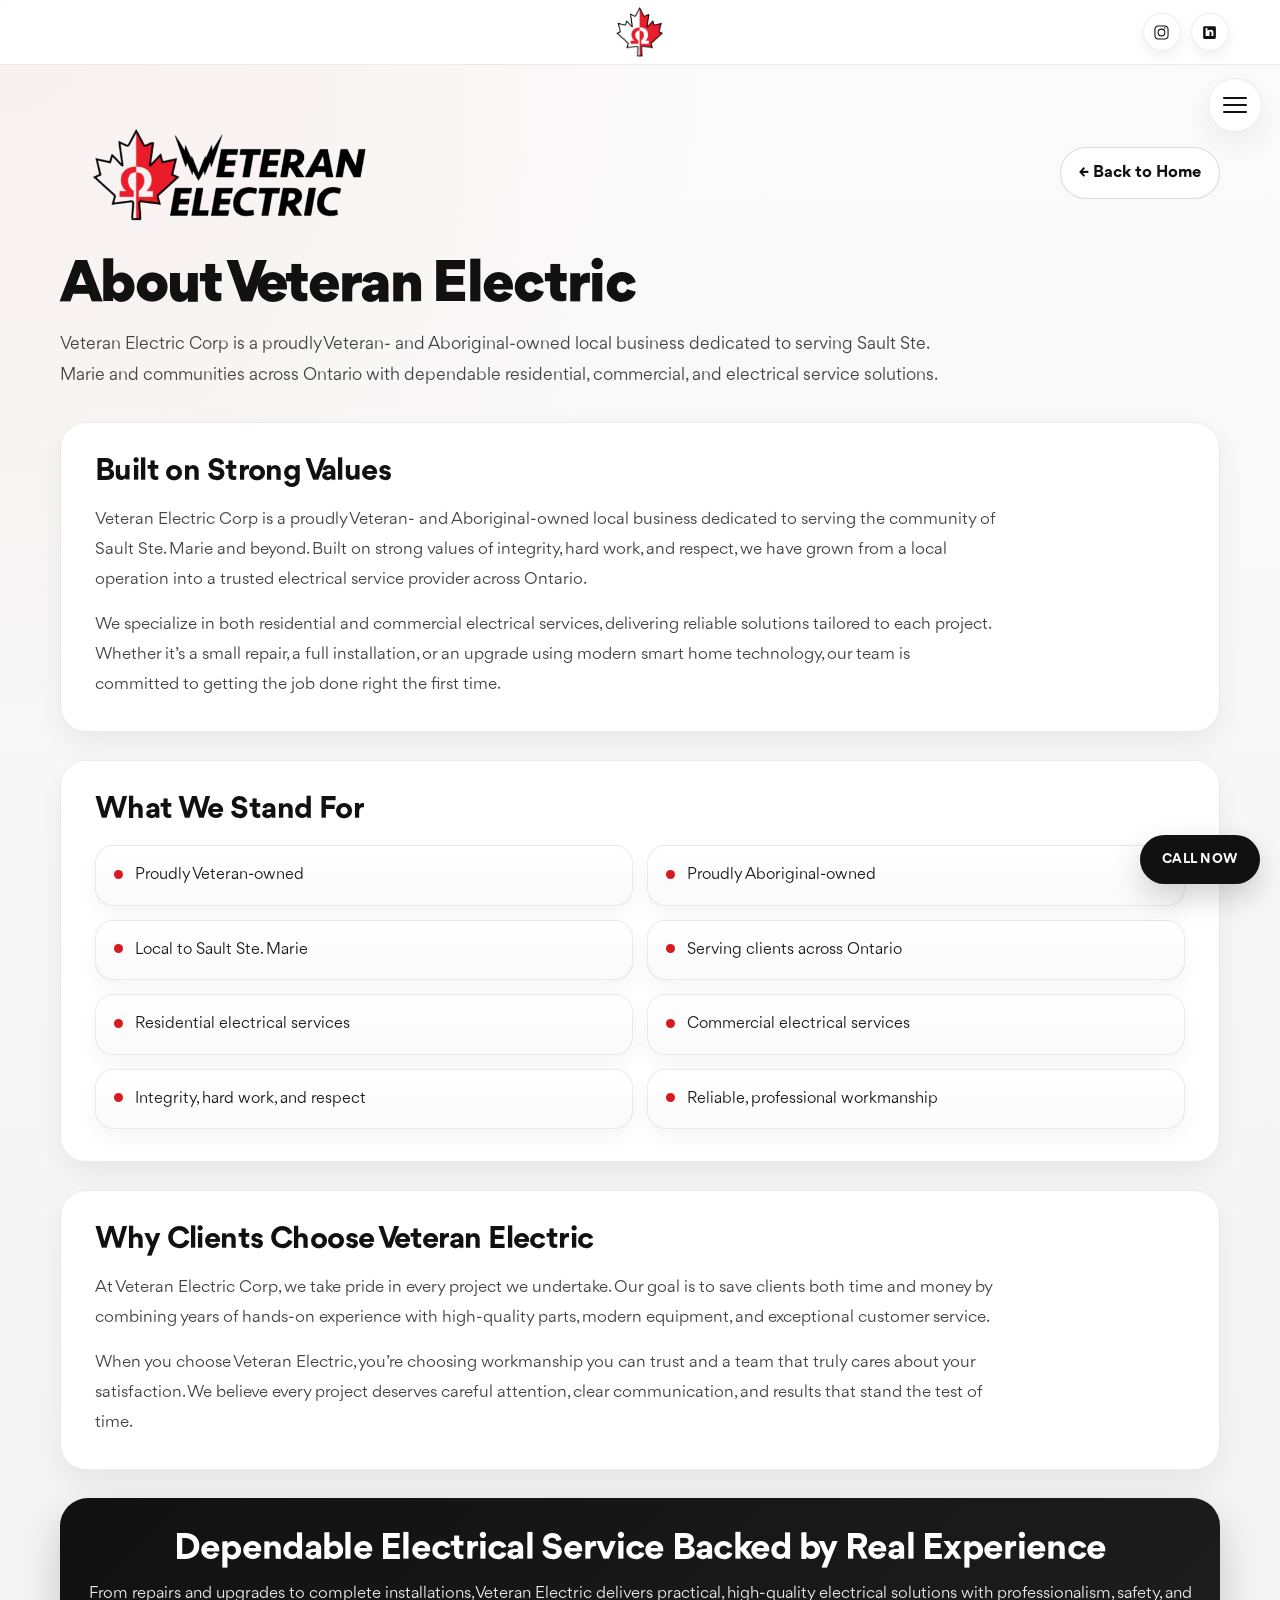
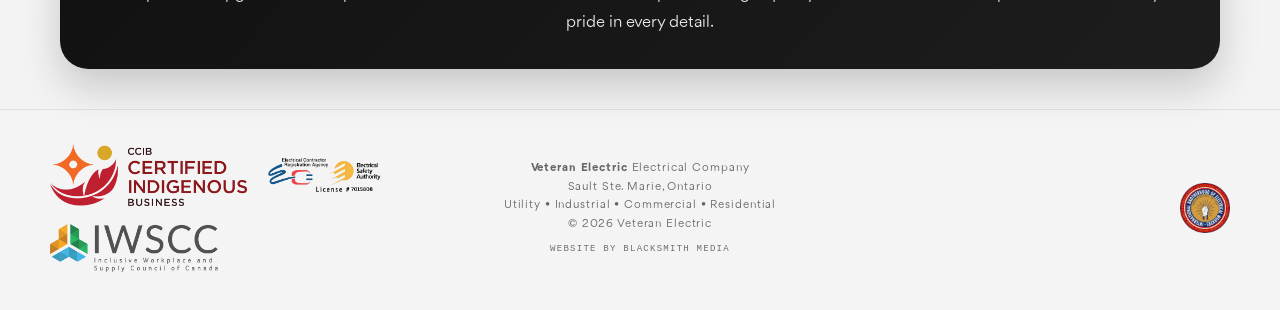
==== about/index.html @ 8e6410a0 "Improve site stability and asset performance" ====
<!DOCTYPE html>
<html lang="en">
<head>
  <meta charset="UTF-8" />
  <meta name="viewport" content="width=device-width, initial-scale=1.0" />
  <title>About | Veteran Electric</title>
  <meta
    name="description"
    content="Learn more about Veteran Electric Corp, a proudly Veteran- and Aboriginal-owned electrical contractor serving Sault Ste. Marie and communities across Ontario."
  />
  <meta name="robots" content="index, follow" />
  <meta name="theme-color" content="#d71920" />
  <link rel="canonical" href="https://veteranelectric.ca/about/" />
  <meta property="og:title" content="About | Veteran Electric" />
  <meta
    property="og:description"
    content="Learn more about Veteran Electric Corp, a proudly Veteran- and Aboriginal-owned electrical contractor serving Sault Ste. Marie and communities across Ontario."
  />
  <meta property="og:type" content="website" />
  <meta property="og:url" content="https://veteranelectric.ca/about/" />
  <meta property="og:image" content="https://veteranelectric.ca/veteranlogo.png" />
  <link rel="stylesheet" href="../styles.css?v=20260420" />
  <link rel="icon" type="image/png" href="../favicon.png" />
  <link rel="apple-touch-icon" href="../favicon.png" />
</head>
<body class="inner-page">
  <a class="skip-link" href="#main-content">Skip to content</a>

  <div class="page-loader" aria-hidden="true">
    <div class="loader-mark"></div>
  </div>

  <!-- TOP BANNER -->
  <header class="top-banner">
    <div class="banner-inner">
      <div></div>

      <a href="../" class="banner-logo-link">
        <img
          src="../veteranlogo2.png"
          alt="Veteran Electric emblem"
          class="banner-logo"
          width="400"
          height="400"
          decoding="async"
        />
      </a>

      <div class="top-social">
        <!-- Instagram -->
        <a href="https://www.instagram.com/veteranelectric2022" target="_blank" rel="noopener" aria-label="Instagram">
          <svg viewBox="0 0 24 24" aria-hidden="true">
            <path d="M7.75 2h8.5A5.75 5.75 0 0 1 22 7.75v8.5A5.75 5.75 0 0 1 16.25 22h-8.5A5.75 5.75 0 0 1 2 16.25v-8.5A5.75 5.75 0 0 1 7.75 2zm0 1.5A4.25 4.25 0 0 0 3.5 7.75v8.5A4.25 4.25 0 0 0 7.75 20.5h8.5a4.25 4.25 0 0 0 4.25-4.25v-8.5A4.25 4.25 0 0 0 16.25 3.5h-8.5zm8.88 1.12a1.13 1.13 0 1 1 0 2.26 1.13 1.13 0 0 1 0-2.26zM12 6.5A5.5 5.5 0 1 1 6.5 12 5.5 5.5 0 0 1 12 6.5zm0 1.5A4 4 0 1 0 16 12a4 4 0 0 0-4-4z"/>
          </svg>
        </a>

        <!-- LinkedIn -->
        <a href="https://www.linkedin.com/company/veteran-electric-corp" target="_blank" rel="noopener" aria-label="LinkedIn">
          <svg viewBox="0 0 24 24" aria-hidden="true">
            <path d="M19 3A2 2 0 0 1 21 5v14a2 2 0 0 1-2 2H5a2 2 0 0 1-2-2V5a2 2 0 0 1 2-2h14zm-9.75 6.25H6.5V17h2.75V9.25zM7.88 5.75a1.63 1.63 0 1 0 0 3.25 1.63 1.63 0 0 0 0-3.25zM17.5 11.9c0-2.47-1.32-3.62-3.08-3.62-1.42 0-2.06.78-2.4 1.33v-1.14H9.25c.03.72 0 8.53 0 8.53H12v-4.76c0-.25.02-.51.09-.69.2-.51.66-1.03 1.36-1.03.96 0 1.34.76 1.34 1.88V17h2.71v-5.1z"/>
          </svg>
        </a>
      </div>
    </div>
  </header>

  <header class="site-header">
    <button
      class="menu-toggle"
      type="button"
      aria-label="Open navigation menu"
      aria-expanded="false"
      aria-controls="site-menu"
    >
      <span></span>
      <span></span>
      <span></span>
    </button>

    <nav class="site-menu" id="site-menu" aria-label="Main navigation">
      <a href="../">Home</a>
      <a href="../electrical/">Electrical</a>
      <a href="../utility/">Utility</a>
      <a href="../about/">About</a>
      <a href="../careers/">Careers</a>
      <a href="../contact/">Contact</a>
    </nav>
  </header>

  <main class="inner-wrap" id="main-content">
    <div class="topbar fade-in">
      <a href="../" class="brand-lockup">
        <img
          src="../veteranlogo.png"
          alt="Veteran Electric logo"
          width="1200"
          height="365"
          decoding="async"
        />
      </a>
      <a href="../" class="back-link">← Back to Home</a>
    </div>

    <section class="page-intro fade-in">
      <h1>About Veteran Electric</h1>
      <p>
        Veteran Electric Corp is a proudly Veteran- and Aboriginal-owned local business dedicated to
        serving Sault Ste. Marie and communities across Ontario with dependable residential,
        commercial, and electrical service solutions.
      </p>
    </section>

    <section class="section-block fade-in">
      <h2>Built on Strong Values</h2>
      <p>
        Veteran Electric Corp is a proudly Veteran- and Aboriginal-owned local business dedicated to
        serving the community of Sault Ste. Marie and beyond. Built on strong values of integrity,
        hard work, and respect, we have grown from a local operation into a trusted electrical
        service provider across Ontario.
      </p>
      <p>
        We specialize in both residential and commercial electrical services, delivering reliable
        solutions tailored to each project. Whether it’s a small repair, a full installation, or an
        upgrade using modern smart home technology, our team is committed to getting the job done
        right the first time.
      </p>
    </section>

    <section class="section-block fade-in">
      <h2>What We Stand For</h2>
      <div class="feature-list">
        <div>Proudly Veteran-owned</div>
        <div>Proudly Aboriginal-owned</div>
        <div>Local to Sault Ste. Marie</div>
        <div>Serving clients across Ontario</div>
        <div>Residential electrical services</div>
        <div>Commercial electrical services</div>
        <div>Integrity, hard work, and respect</div>
        <div>Reliable, professional workmanship</div>
      </div>
    </section>

    <section class="section-block fade-in">
      <h2>Why Clients Choose Veteran Electric</h2>
      <p>
        At Veteran Electric Corp, we take pride in every project we undertake. Our goal is to save
        clients both time and money by combining years of hands-on experience with high-quality
        parts, modern equipment, and exceptional customer service.
      </p>
      <p>
        When you choose Veteran Electric, you’re choosing workmanship you can trust and a team that
        truly cares about your satisfaction. We believe every project deserves careful attention,
        clear communication, and results that stand the test of time.
      </p>
    </section>

    <section class="cta-strip fade-in">
      <h2>Dependable Electrical Service Backed by Real Experience</h2>
      <p>
        From repairs and upgrades to complete installations, Veteran Electric delivers practical,
        high-quality electrical solutions with professionalism, safety, and pride in every detail.
      </p>
    </section>
  </main>

  <footer class="site-footer">
  <div class="footer-inner">
    <div class="footer-row">
      <div class="footer-left">
        <img
          src="../ccib.png"
          alt="Canadian Council for Indigenous Business logo"
          loading="lazy"
          decoding="async"
        />
        <img
          src="../ESA.png"
          alt="Electrical Safety Authority logo"
          loading="lazy"
          decoding="async"
        />
        <img
          src="../iwscc.png"
          alt="Inclusive Workplace and Supply Council of Canada logo"
          loading="lazy"
          decoding="async"
        />
      </div>

      <div class="footer-center">
        <strong>Veteran Electric</strong>
        Electrical Company<br>
        Sault Ste. Marie, Ontario<br>
        Utility • Industrial • Commercial • Residential<br>
        © 2026 Veteran Electric
        <br>
        <a href="https://blacksmithmedia.ca" class="footer-credit">
          WEBSITE BY BLACKSMITH MEDIA
        </a>
      </div>

      <div class="footer-right">
        <img
          src="../bi.png"
          alt="Business association logo"
          loading="lazy"
          decoding="async"
        />
      </div>
    </div>
  </div>
</footer>

  <a class="floating-call" href="tel:17059497845">Call Now</a>

  <script src="../script.js?v=20260420"></script>
</body>
</html>
---- styles.css ----
@font-face {
  font-family: 'Gordita';
  src: url('./Gordita-Font/Gordita-Regular.otf') format('opentype');
  font-weight: 400;
  font-style: normal;
}

@font-face {
  font-family: 'Gordita';
  src: url('./Gordita-Font/Gordita-Medium.otf') format('opentype');
  font-weight: 500;
  font-style: normal;
}

@font-face {
  font-family: 'Gordita';
  src: url('./Gordita-Font/Gordita-Bold.otf') format('opentype');
  font-weight: 700;
  font-style: normal;
}

@font-face {
  font-family: 'Gordita';
  src: url('./Gordita-Font/Gordita-Black.otf') format('opentype');
  font-weight: 900;
  font-style: normal;
}

@font-face {
  font-family: 'Gordita';
  src: url('./Gordita-Font/Gordita-RegularItalic.otf') format('opentype');
  font-weight: 400;
  font-style: italic;
}

@font-face {
  font-family: 'Gordita';
  src: url('./Gordita-Font/Gordita-MediumItalic.otf') format('opentype');
  font-weight: 500;
  font-style: italic;
}

@font-face {
  font-family: 'Gordita';
  src: url('./Gordita-Font/Gordita-BoldItalic.otf') format('opentype');
  font-weight: 700;
  font-style: italic;
}

@font-face {
  font-family: 'Gordita';
  src: url('./Gordita-Font/Gordita-BlackItalic.otf') format('opentype');
  font-weight: 900;
  font-style: italic;
}

:root {
  --bg: #f3f3f3;
  --bg-soft: #ffffff;
  --surface: #ffffff;
  --surface-alt: #f8f8f8;
  --text: #111111;
  --text-soft: #444444;
  --text-muted: #6a6a6a;
  --red: #d71920;
  --red-dark: #b31218;
  --border: rgba(0, 0, 0, 0.08);
  --border-strong: rgba(0, 0, 0, 0.14);
  --shadow-soft: 0 12px 28px rgba(0, 0, 0, 0.06);
  --shadow: 0 18px 42px rgba(0, 0, 0, 0.1);
  --shadow-strong: 0 24px 56px rgba(0, 0, 0, 0.18);
  --radius: 24px;
  --radius-md: 18px;
  --radius-sm: 14px;
  --content-width: 1160px;
  --banner-height: 64px;
  --header-offset: 64px;
}

* {
  box-sizing: border-box;
  margin: 0;
  padding: 0;
}

html {
  width: 100%;
  min-height: 100%;
  scroll-behavior: smooth;
}

body {
  width: 100%;
  min-height: 100vh;
  font-family: 'Gordita', Arial, Helvetica, sans-serif;
  color: var(--text);
  line-height: 1.58;
  overflow-x: hidden;
  text-rendering: optimizeLegibility;
  -webkit-font-smoothing: antialiased;
  background:
    radial-gradient(circle at top, rgba(215, 25, 32, 0.045), transparent 38%),
    var(--bg);
  display: flex;
  flex-direction: column;
  transition: opacity 0.3s ease;
}

body.page-leave {
  opacity: 0;
}

body.landing-page,
body.inner-page,
body.electrical-page,
body.utility-page {
  min-height: 100vh;
  display: flex;
  flex-direction: column;
}

main,
.landing-shell,
.inner-wrap {
  flex: 1 0 auto;
}

img {
  display: block;
  max-width: 100%;
}

a {
  color: inherit;
  text-decoration: none;
}

a:focus-visible,
button:focus-visible,
input:focus-visible,
select:focus-visible,
textarea:focus-visible {
  outline: 3px solid rgba(215, 25, 32, 0.22);
  outline-offset: 3px;
}

.skip-link {
  position: absolute;
  left: 16px;
  top: -60px;
  background: #111111;
  color: #ffffff;
  padding: 12px 16px;
  border-radius: 999px;
  z-index: 2000;
  transition: top 0.2s ease;
}

.skip-link:focus {
  top: 16px;
}

.page-loader {
  position: fixed;
  inset: 0;
  background: var(--bg);
  display: flex;
  align-items: center;
  justify-content: center;
  z-index: 9999;
  transition: opacity 0.45s ease, visibility 0.45s ease;
}

body.loaded .page-loader {
  opacity: 0;
  visibility: hidden;
}

.loader-mark {
  width: 70px;
  height: 70px;
  border: 3px solid rgba(0, 0, 0, 0.1);
  border-top: 3px solid var(--red);
  border-radius: 50%;
  animation: spin 0.9s linear infinite;
}

@keyframes spin {
  to {
    transform: rotate(360deg);
  }
}

@keyframes fadeUp {
  from {
    opacity: 0;
    transform: translateY(18px);
  }
  to {
    opacity: 1;
    transform: translateY(0);
  }
}

/* =========================================
   TOP BANNER
========================================= */

.top-banner {
  position: fixed;
  top: 0;
  left: 0;
  width: 100%;
  z-index: 1200;
  background: rgba(255, 255, 255, 0.94);
  border-bottom: 1px solid var(--border);
  backdrop-filter: blur(10px);
  -webkit-backdrop-filter: blur(10px);
}

.banner-inner {
  position: relative;
  width: min(92%, 1280px);
  margin: 0 auto;
  min-height: var(--banner-height);
  display: flex;
  align-items: center;
  justify-content: center;
}

.banner-logo {
  position: absolute;
  left: 50%;
  top: 50%;
  transform: translate(-50%, -50%);
  width: auto;
  height: auto;
  max-width: 58px;
  max-height: 52px;
  object-fit: contain;
}

.top-social {
  position: absolute;
  right: 0;
  top: 50%;
  transform: translateY(-50%);
  display: flex;
  align-items: center;
  justify-content: flex-end;
  gap: 10px;
  min-width: 86px;
}

.top-social a {
  width: 38px;
  height: 38px;
  display: inline-flex;
  align-items: center;
  justify-content: center;
  border-radius: 999px;
  background: rgba(255, 255, 255, 0.92);
  border: 1px solid rgba(0, 0, 0, 0.08);
  color: #111111;
  box-shadow: 0 6px 16px rgba(0, 0, 0, 0.06);
  transition: transform 0.2s ease, background 0.2s ease, color 0.2s ease, box-shadow 0.2s ease;
}

.top-social a:hover,
.top-social a:focus-visible {
  transform: translateY(-1px);
  background: var(--red);
  color: #ffffff;
  box-shadow: 0 10px 20px rgba(0, 0, 0, 0.12);
}

.top-social svg {
  width: 17px;
  height: 17px;
  fill: currentColor;
  display: block;
}

/* =========================================
   FLOATING MENU
========================================= */

.site-header {
  position: fixed;
  top: var(--header-offset);
  right: 0;
  width: 100%;
  display: flex;
  justify-content: flex-end;
  align-items: flex-start;
  padding: 14px 18px;
  z-index: 1300;
  pointer-events: none;
}

.menu-toggle,
.site-menu {
  pointer-events: auto;
}

.menu-toggle {
  width: 54px;
  height: 54px;
  border: 1px solid var(--border);
  background: rgba(255, 255, 255, 0.95);
  border-radius: 999px;
  display: flex;
  flex-direction: column;
  justify-content: center;
  gap: 5px;
  padding: 0 14px;
  cursor: pointer;
  backdrop-filter: blur(10px);
  -webkit-backdrop-filter: blur(10px);
  box-shadow: var(--shadow-soft);
}

.menu-toggle span {
  display: block;
  width: 100%;
  height: 2px;
  background: #111111;
  border-radius: 999px;
  transition: all 0.25s ease;
}

.menu-toggle.open span:nth-child(1) {
  transform: translateY(7px) rotate(45deg);
}

.menu-toggle.open span:nth-child(2) {
  opacity: 0;
}

.menu-toggle.open span:nth-child(3) {
  transform: translateY(-7px) rotate(-45deg);
}

.site-menu {
  position: absolute;
  top: 70px;
  right: 18px;
  min-width: 220px;
  background: rgba(255, 255, 255, 0.98);
  border: 1px solid var(--border);
  border-radius: 18px;
  box-shadow: 0 18px 40px rgba(0, 0, 0, 0.12);
  padding: 12px;
  display: none;
  flex-direction: column;
  gap: 4px;
}

.site-menu.open {
  display: flex;
}

.site-menu a {
  color: #111111;
  font-weight: 500;
  padding: 14px;
  border-radius: 12px;
  transition: background 0.2s ease, color 0.2s ease;
}

.site-menu a:hover,
.site-menu a:focus-visible {
  background: #f3f3f3;
  color: var(--red);
}

/* =========================================
   LANDING PAGE
========================================= */

body.landing-page {
  background: url('mainbackground.jpg') center/cover no-repeat fixed;
}

body.landing-page::before {
  content: "";
  position: fixed;
  inset: 0;
  background: rgba(0, 0, 0, 0.58);
  backdrop-filter: blur(1px);
  -webkit-backdrop-filter: blur(1px);
  z-index: -1;
}

.landing-shell {
  min-height: 0;
  display: flex;
  align-items: flex-start;
  justify-content: center;
  padding: 118px 24px 18px;
}

.hero {
  width: 100%;
  display: flex;
  justify-content: center;
}

.hero-inner {
  width: 100%;
  max-width: 1040px;
  text-align: center;
  animation: fadeUp 0.8s ease;
  background: rgba(255, 255, 255, 0.95);
  border: 1px solid rgba(255, 255, 255, 0.32);
  border-radius: 30px;
  padding: 34px 32px 28px;
  box-shadow: 0 24px 56px rgba(0, 0, 0, 0.22);
}

.eyebrow {
  color: var(--text-muted);
  text-transform: uppercase;
  letter-spacing: 0.14em;
  font-size: 0.8rem;
  margin-bottom: 14px;
}

.hero-logo {
  width: min(430px, 58vw);
  margin: 0 auto 18px;
  height: auto;
}

.hero-text {
  max-width: 760px;
  margin: 0 auto;
  color: var(--text-soft);
  font-size: 1.04rem;
  line-height: 1.65;
  font-weight: 400;
}

.hero-sub {
  max-width: 760px;
  margin: 10px auto 22px;
  color: var(--text-muted);
  font-size: 0.94rem;
  line-height: 1.55;
  font-weight: 400;
}

.division-buttons {
  display: grid;
  grid-template-columns: repeat(2, minmax(280px, 1fr));
  gap: 18px;
  width: 100%;
  max-width: 900px;
  margin: 0 auto;
}

.division-card {
  display: flex;
  flex-direction: column;
  justify-content: center;
  align-items: center;
  min-height: 200px;
  padding: 30px 24px;
  border-radius: 22px;
  border: 1px solid transparent;
  box-shadow: 0 14px 30px rgba(0, 0, 0, 0.12);
  text-align: center;
  transition: transform 0.2s ease, box-shadow 0.2s ease, filter 0.22s ease;
  cursor: pointer;
}

.division-card:hover,
.division-card:focus-visible {
  transform: translateY(-4px);
  box-shadow: 0 10px 25px rgba(0, 0, 0, 0.15);
  filter: brightness(1.02);
}

.division-card.electrical {
  background: #111111;
  color: #ffffff;
  border-color: #111111;
}

.division-card.utility {
  background: linear-gradient(145deg, #d71920, #a50f14);
  color: #ffffff;
}

.division-label {
  font-weight: 900;
  font-style: italic;
  font-size: clamp(2.25rem, 2.9vw, 3rem);
  line-height: 0.92;
  text-transform: uppercase;
  margin-bottom: 12px;
}

.division-services {
  font-weight: 500;
  font-size: 0.91rem;
  line-height: 1.48;
  max-width: 92%;
}

.division-card.electrical .division-services {
  color: rgba(255, 255, 255, 0.86);
}

.division-card.utility .division-services {
  color: rgba(255, 255, 255, 0.92);
}

.home-support-grid {
  display: none !important;
}

/* =========================================
   INNER PAGE BASE
========================================= */

.inner-page,
.electrical-page,
.utility-page {
  background:
    radial-gradient(circle at top left, rgba(215, 25, 32, 0.05), transparent 32%),
    linear-gradient(180deg, #fbfbfb 0%, #f2f2f2 100%);
}

.inner-wrap {
  width: min(var(--content-width), calc(100% - 24px));
  margin: 0 auto;
  padding: 118px 0 40px;
}

.topbar {
  display: flex;
  align-items: center;
  justify-content: space-between;
  gap: 18px;
  margin-bottom: 30px;
}

.brand-lockup {
  display: inline-flex;
  align-items: center;
  gap: 14px;
}

.brand-lockup img {
  width: clamp(220px, 26vw, 340px);
  height: auto;
}

.back-link {
  display: inline-flex;
  align-items: center;
  justify-content: center;
  padding: 12px 18px;
  border-radius: 999px;
  background: rgba(255, 255, 255, 0.92);
  border: 1px solid var(--border-strong);
  color: #111111;
  font-weight: 700;
  white-space: nowrap;
  transition: transform 0.2s ease, border-color 0.2s ease, box-shadow 0.2s ease, background 0.2s ease;
}

.back-link:hover,
.back-link:focus-visible {
  transform: translateY(-1px);
  border-color: rgba(215, 25, 32, 0.26);
  background: #ffffff;
  box-shadow: var(--shadow-soft);
}

.page-kicker {
  display: inline-block;
  margin-bottom: 14px;
  padding: 7px 14px;
  border: 1px solid rgba(215, 25, 32, 0.18);
  border-radius: 999px;
  background: rgba(215, 25, 32, 0.06);
  color: var(--red-dark);
  font-size: 0.8rem;
  font-weight: 700;
  letter-spacing: 0.12em;
  text-transform: uppercase;
}

.page-intro,
.utility-intro {
  max-width: 900px;
  margin: 0 0 32px;
}

.page-intro h1,
.inner-wrap h1:first-of-type {
  font-size: clamp(2.3rem, 4.4vw, 4rem);
  line-height: 0.98;
  letter-spacing: -0.03em;
  margin-bottom: 16px;
  font-weight: 900;
}

.page-intro p,
.utility-intro p,
.inner-wrap > p {
  max-width: 900px;
  color: var(--text-soft);
  font-size: 1.06rem;
  line-height: 1.8;
}

/* =========================================
   UNIVERSAL IMAGE SYSTEMS
========================================= */

.page-image {
  width: 100%;
  max-width: 1100px;
  margin: 28px auto 32px;
  display: block;
  border-radius: 22px;
  border: 1px solid var(--border);
  box-shadow: var(--shadow);
  background: #ffffff;
}

.utility-gallery {
  display: grid;
  grid-template-columns: 1.15fr 0.9fr 1fr;
  gap: 18px;
  align-items: stretch;
  margin: 0 0 28px;
}

.utility-gallery img {
  width: 100%;
  height: 320px;
  object-fit: cover;
  overflow: clip;
  border-radius: 22px;
  border: 1px solid var(--border);
  box-shadow: var(--shadow);
  background: #ffffff;
}

.utility-gallery img:nth-child(2) {
  margin-top: 28px;
}

.utility-gallery img:nth-child(3) {
  margin-top: 10px;
}

.utility-gallery--hero {
  grid-template-columns: 1.15fr 0.85fr;
  gap: 24px;
  margin: 10px 0 28px;
}

.utility-gallery--hero img {
  height: 360px;
}

.utility-gallery--hero img:nth-child(2) {
  margin-top: 0;
}

.utility-gallery--staggered {
  grid-template-columns: 1fr 1.15fr 0.9fr;
  gap: 22px;
  margin: 28px 0;
  align-items: start;
}

.utility-gallery--staggered img:nth-child(1) {
  height: 220px;
  margin-top: 0;
}

.utility-gallery--staggered img:nth-child(2) {
  height: 320px;
  margin-top: 0;
}

.utility-gallery--staggered img:nth-child(3) {
  height: 250px;
  margin-top: 0;
}

.utility-split {
  display: grid;
  grid-template-columns: 1.15fr 0.85fr;
  gap: 28px;
  align-items: start;
  margin-top: 28px;
}

.utility-split__image,
.utility-split__content {
  min-width: 0;
}

.utility-side-image {
  margin: 0;
  height: 100%;
  min-height: 420px;
  object-fit: cover;
}

/* =========================================
   CONTENT SECTIONS
========================================= */

.section-block {
  margin: 0 0 28px;
  padding: 34px 34px 32px;
  background: rgba(255, 255, 255, 0.96);
  border: 1px solid var(--border);
  border-radius: 26px;
  box-shadow: var(--shadow-soft);
}

.section-block h2,
.inner-wrap h2 {
  font-size: clamp(1.45rem, 2.3vw, 2.2rem);
  line-height: 1.08;
  letter-spacing: -0.02em;
  margin-bottom: 16px;
  font-weight: 700;
}

.section-block h3,
.inner-wrap h3 {
  font-size: 1.14rem;
  line-height: 1.28;
  margin-bottom: 10px;
  font-weight: 700;
}

.section-block p {
  max-width: 900px;
  color: var(--text-soft);
  font-size: 1.02rem;
  line-height: 1.82;
  margin-bottom: 16px;
}

.section-block p:last-child {
  margin-bottom: 0;
}

/* =========================================
   CARDS / FEATURES
========================================= */

.service-grid {
  display: grid;
  grid-template-columns: repeat(3, minmax(0, 1fr));
  gap: 18px;
  margin-top: 18px;
}

.service-box {
  height: 100%;
  padding: 24px 22px;
  border-radius: 22px;
  background: linear-gradient(180deg, #151515, #0d0d0d);
  color: #ffffff;
  border: 1px solid rgba(255, 255, 255, 0.04);
  box-shadow: 0 14px 30px rgba(0, 0, 0, 0.14);
  transition: transform 0.28s ease, box-shadow 0.28s ease;
}

.service-box:hover {
  transform: translateY(-4px);
  box-shadow: 0 12px 28px rgba(0, 0, 0, 0.14);
}

.service-box h3 {
  margin: 0 0 12px;
  color: #ffffff;
}

.service-box p,
.service-box li {
  color: rgba(255, 255, 255, 0.88);
  font-size: 0.98rem;
  line-height: 1.72;
}

.feature-list {
  display: grid;
  grid-template-columns: repeat(2, minmax(0, 1fr));
  gap: 14px;
  margin-top: 18px;
}

.feature-list div {
  display: flex;
  align-items: flex-start;
  gap: 12px;
  min-height: 100%;
  padding: 17px 18px;
  border-radius: 18px;
  background: linear-gradient(180deg, #ffffff, #fafafa);
  border: 1px solid var(--border);
  color: #1b1b1b;
  box-shadow: 0 10px 22px rgba(0, 0, 0, 0.04);
  line-height: 1.58;
  font-size: 0.97rem;
  transition: transform 0.28s ease, box-shadow 0.28s ease;
}

.feature-list div:hover {
  transform: translateY(-4px);
  box-shadow: 0 12px 28px rgba(0, 0, 0, 0.14);
}

.feature-list div::before {
  content: "";
  width: 9px;
  height: 9px;
  margin-top: 0.43rem;
  flex: 0 0 9px;
  border-radius: 50%;
  background: var(--red);
}

/* =========================================
   FORMS / CONTACT
========================================= */

.contact-callout,
.contact-form {
  background: linear-gradient(180deg, #ffffff, #fbfbfb);
  border: 1px solid var(--border);
  border-radius: 22px;
  padding: 24px;
  box-shadow: var(--shadow-soft);
}

.contact-callout {
  transition: transform 0.28s ease, box-shadow 0.28s ease;
}

.contact-callout:hover {
  transform: translateY(-4px);
  box-shadow: 0 12px 28px rgba(0, 0, 0, 0.14);
}

.contact-callout-label {
  font-size: 0.84rem;
  text-transform: uppercase;
  letter-spacing: 0.08em;
  color: var(--text-soft);
  margin-bottom: 10px;
}

.contact-phone-main {
  display: inline-block;
  font-size: clamp(1.8rem, 4vw, 2.8rem);
  font-weight: 800;
  color: var(--red);
  line-height: 1;
}

.contact-phone-main:hover,
.contact-phone-main:focus-visible {
  text-decoration: underline;
}

.form-row {
  display: grid;
  grid-template-columns: repeat(2, minmax(0, 1fr));
  gap: 16px;
  margin-bottom: 16px;
}

.form-field {
  display: flex;
  flex-direction: column;
}

.form-field label {
  font-size: 0.88rem;
  font-weight: 700;
  margin-bottom: 8px;
  text-transform: uppercase;
  letter-spacing: 0.04em;
}

.form-field input,
.form-field select,
.form-field textarea {
  width: 100%;
  border: 1px solid var(--border-strong);
  border-radius: 14px;
  padding: 14px;
  font: inherit;
  background: #ffffff;
  color: var(--text);
}

.form-field textarea {
  resize: vertical;
  min-height: 150px;
}

.form-field input:focus,
.form-field select:focus,
.form-field textarea:focus {
  border-color: var(--red);
}

.form-submit {
  display: inline-block;
  background: #111111;
  color: #ffffff;
  border: none;
  border-radius: 999px;
  padding: 14px 22px;
  font: inherit;
  font-weight: 700;
  text-transform: uppercase;
  letter-spacing: 0.04em;
  cursor: pointer;
  transition: background 0.2s ease, transform 0.2s ease;
}

.form-submit:hover,
.form-submit:focus-visible {
  background: var(--red);
  transform: translateY(-1px);
}

.utility-contact-section {
  margin-top: 40px;
}

.utility-contact-form {
  margin-top: 16px;
}

/* =========================================
   CTA
========================================= */

.cta-strip {
  margin-top: 28px;
  padding: 32px 28px;
  text-align: center;
  border-radius: 28px;
  background: linear-gradient(135deg, #111111 0%, #1d1d1d 100%);
  color: #ffffff;
  box-shadow: 0 18px 40px rgba(0, 0, 0, 0.18);
}

.cta-strip h2 {
  margin: 0 0 12px;
  font-size: clamp(1.5rem, 3vw, 2.2rem);
  line-height: 1.08;
  color: #ffffff;
  text-transform: none;
}

.cta-strip p {
  margin: 0;
  color: rgba(255, 255, 255, 0.9);
  font-size: 1rem;
  line-height: 1.78;
}

.cta-strip a {
  color: #ffffff !important;
}

/* =========================================
   FLOATING CALL
========================================= */

.floating-call {
  position: fixed;
  right: 20px;
  bottom: 16px;
  background: #111111;
  color: #ffffff;
  padding: 14px 22px;
  border-radius: 999px;
  font-weight: 700;
  letter-spacing: 0.04em;
  text-transform: uppercase;
  font-size: 13px;
  box-shadow: 0 12px 30px rgba(0, 0, 0, 0.18);
  z-index: 999;
  transition: all 0.25s ease;
}

.floating-call:hover,
.floating-call:focus-visible {
  background: var(--red);
  transform: translateY(-2px);
}

/* =========================================
   FOOTER
========================================= */

.site-footer {
  width: 100%;
  background: #f3f3f3;
  color: #111111;
  padding: 22px 20px;
  margin-top: auto;
  border-top: 1px solid #e0e0e0;
  flex-shrink: 0;
}

.footer-inner {
  width: min(100%, 1180px);
  margin: 0 auto;
}

.footer-row {
  display: grid;
  grid-template-columns: auto 1fr auto;
  align-items: center;
  gap: 24px;
  width: 100%;
}

.footer-left,
.footer-right {
  display: flex;
  align-items: center;
}

.footer-left {
  justify-content: flex-start;
  gap: 18px;
}

.footer-center {
  text-align: center;
  color: #666666;
  font-size: 11px;
  letter-spacing: 0.08em;
  line-height: 1.6;
}

.footer-right {
  justify-content: flex-end;
}

.footer-logos {
  display: flex;
  justify-content: center;
  align-items: center;
  gap: 26px;
  flex-wrap: wrap;
  margin-bottom: 16px;
}

.footer-left img,
.footer-right img,
.footer-logos img,
.footer-ccib {
  width: auto;
  object-fit: contain;
  display: block;
}

.footer-left img[src*="ccib"],
.footer-right img[src*="ccib"],
.footer-logos img[src*="ccib"],
.footer-left img[src*="CCIB"],
.footer-right img[src*="CCIB"],
.footer-logos img[src*="CCIB"],
.footer-ccib {
  height: 60px;
}

.footer-left img[src*="ESA"],
.footer-right img[src*="ESA"],
.footer-logos img[src*="ESA"],
.footer-left img[src*="esa"],
.footer-right img[src*="esa"],
.footer-logos img[src*="esa"] {
  height: 38px;
}

.footer-left img[src*="bi"],
.footer-right img[src*="bi"],
.footer-logos img[src*="bi"],
.footer-left img[src*="BI"],
.footer-right img[src*="BI"],
.footer-logos img[src*="BI"] {
  height: 48px;
}

.footer-credit {
  display: inline-block;
  margin-top: 10px;
  font-family: 'Roboto Mono', monospace;
  font-size: 9px;
  letter-spacing: 0.14em;
  text-transform: uppercase;
  color: #6f6f6f;
  text-decoration: none;
}

.footer-credit:hover,
.footer-credit:focus-visible {
  color: #d71920;
}

/* =========================================
   JOBBER FORM
========================================= */

.jobber-form-wrap {
  margin-top: 25px;
  min-height: 650px;
}

.jobber-form-wrap iframe,
.jobber-form-wrap .clienthub-powered-by,
.jobber-form-wrap #61e9e856-d762-4080-9c9a-0759301c86dc-2421907,
.jobber-form-wrap #61e9e856-d762-4080-9c9a-0759301c86dc-1249405 {
  width: 100% !important;
}

.jobber-form-wrap iframe {
  min-height: 650px;
  border: none;
  background: #ffffff;
  border-radius: 18px;
}

/* =========================================
   ANIMATION HELPERS
========================================= */

.fade-in {
  opacity: 0;
  transform: translateY(18px);
  transition: opacity 0.8s ease, transform 0.8s ease;
}

.fade-in.visible,
.fade-in.appear {
  opacity: 1 !important;
  transform: translateY(0) !important;
}

/* =========================================
   ELECTRICAL PAGE
========================================= */

body.electrical-page {
  background:
    radial-gradient(circle at top left, rgba(0, 0, 0, 0.04), transparent 32%),
    linear-gradient(180deg, #f5f5f5 0%, #ececec 100%);
}

.electrical-page .inner-wrap {
  max-width: 1180px;
  background: transparent !important;
  box-shadow: none !important;
}

.electrical-page .topbar {
  background: rgba(24, 24, 24, 0.96);
  padding: 20px 22px;
  border-radius: 20px;
  margin-bottom: 30px;
  box-shadow: 0 14px 32px rgba(0, 0, 0, 0.14);
}

.electrical-page .electrical-hero {
  background: #ffffff;
  border: 1px solid var(--border);
  border-radius: 24px;
  padding: 36px 34px;
  box-shadow: var(--shadow-soft);
  margin-bottom: 28px;
}

.electrical-page .electrical-hero__content {
  max-width: 860px;
}

.electrical-page .electrical-gallery {
  background: #ffffff;
  padding: 18px;
  border-radius: 24px;
  border: 1px solid var(--border);
  box-shadow: var(--shadow-soft);
  margin-bottom: 28px;
}

.electrical-page .section-block {
  border-radius: 24px;
}

.electrical-page .section-block h2 {
  margin-bottom: 18px;
}

.electrical-page .electrical-split {
  display: grid;
  grid-template-columns: repeat(2, minmax(0, 1fr));
  gap: 22px;
}

.electrical-page .electrical-split__main {
  min-width: 0;
}

.electrical-page .electrical-form-section {
  padding: 30px 28px 24px;
}

.electrical-page .electrical-form-intro {
  max-width: 760px;
  margin-bottom: 18px;
}

.electrical-page .jobber-form-wrap {
  margin-top: 18px;
}

.electrical-page .jobber-form-wrap iframe {
  min-height: 760px;
}

/* =========================================
   UTILITY PAGE
========================================= */

body.utility-page {
  background:
    radial-gradient(circle at top left, rgba(215, 25, 32, 0.05), transparent 32%),
    linear-gradient(180deg, #faf6f6 0%, #f5f2f2 100%);
}

.utility-page .inner-wrap {
  max-width: 1180px;
  background: transparent !important;
  box-shadow: none !important;
}

.utility-page .topbar {
  background: rgba(24, 24, 24, 0.96);
  padding: 20px 22px;
  border-radius: 20px;
  margin-bottom: 30px;
  box-shadow: 0 14px 32px rgba(0, 0, 0, 0.14);
}

.utility-page .utility-hero {
  background: #ffffff;
  border: 1px solid rgba(215, 25, 32, 0.08);
  border-radius: 24px;
  padding: 38px 36px;
  box-shadow: 0 10px 28px rgba(0, 0, 0, 0.06);
  margin-bottom: 28px;
}

.utility-page .utility-hero__content {
  max-width: 860px;
}

.utility-page .utility-gallery-clean {
  background: #ffffff;
  border: 1px solid rgba(0, 0, 0, 0.06);
  border-radius: 24px;
  padding: 18px;
  box-shadow: 0 10px 28px rgba(0, 0, 0, 0.06);
  margin-bottom: 28px;
}

.utility-page .section-block {
  border-radius: 24px;
  border: 1px solid rgba(0, 0, 0, 0.06);
  box-shadow: 0 10px 28px rgba(0, 0, 0, 0.06);
}

.utility-page .utility-services-grid {
  margin-top: 18px;
}

.utility-page .utility-split-refined {
  align-items: stretch;
  gap: 24px;
  margin-top: 0;
  margin-bottom: 28px;
}

.utility-page .utility-split-refined .utility-split__image,
.utility-page .utility-split-refined .utility-split__content {
  min-width: 0;
}

.utility-page .utility-side-image {
  width: 100%;
  min-height: 100%;
  height: 100%;
  border-radius: 24px;
  border: 1px solid rgba(0, 0, 0, 0.06);
  box-shadow: 0 10px 28px rgba(0, 0, 0, 0.06);
  object-fit: cover;
}

.utility-page .utility-side-card {
  height: 100%;
  margin-bottom: 0;
}

.utility-page .utility-form-section {
  padding: 30px 28px 24px;
}

.utility-page .utility-form-intro {
  max-width: 760px;
  margin-bottom: 18px;
}

.utility-page .jobber-form-wrap {
  margin-top: 18px;
}

.utility-page .jobber-form-wrap iframe {
  min-height: 760px;
}

/* =========================================
   RESPONSIVE
========================================= */

@media (max-width: 1100px) {
  .landing-shell {
    padding-top: 122px;
  }

  .hero-logo {
    width: min(400px, 62vw);
  }

  .service-grid {
    grid-template-columns: repeat(2, minmax(0, 1fr));
  }
}

@media (max-width: 980px) {
  .inner-wrap {
    width: min(100%, calc(100% - 16px));
    padding-top: 112px;
    padding-bottom: 32px;
  }

  .topbar {
    flex-direction: column;
    align-items: flex-start;
    margin-bottom: 24px;
  }

  .utility-gallery,
  .utility-gallery--hero,
  .utility-gallery--staggered,
  .utility-split,
  .feature-list,
  .form-row,
  .electrical-page .electrical-split,
  .utility-page .utility-split-refined {
    grid-template-columns: 1fr;
  }

  .utility-gallery,
  .utility-gallery--staggered,
  .utility-gallery--hero {
    gap: 14px;
    margin-bottom: 24px;
  }

  .utility-gallery img,
  .utility-gallery--hero img,
  .utility-gallery--staggered img,
  .utility-gallery img:nth-child(2),
  .utility-gallery img:nth-child(3),
  .utility-side-image {
    height: 260px;
    min-height: 0;
    margin-top: 0;
  }

  .section-block {
    padding: 28px 24px;
    border-radius: 22px;
  }

  .electrical-page .topbar,
  .utility-page .topbar {
    padding: 18px 18px;
    margin-bottom: 24px;
  }

  .electrical-page .electrical-hero,
  .utility-page .utility-hero {
    padding: 26px 22px;
    border-radius: 20px;
    margin-bottom: 22px;
  }

  .electrical-page .electrical-gallery,
  .utility-page .utility-gallery-clean {
    padding: 14px;
    border-radius: 20px;
    margin-bottom: 22px;
  }

  .utility-page .utility-side-image {
    min-height: 320px;
  }

  .footer-row {
    grid-template-columns: 1fr;
    gap: 16px;
    text-align: center;
  }

  .footer-left,
  .footer-center,
  .footer-right {
    justify-content: center;
    text-align: center;
    width: 100%;
  }

  .footer-left {
    flex-wrap: wrap;
  }
}

@media (max-width: 900px) {
  .division-buttons,
  .service-grid {
    grid-template-columns: 1fr;
  }

  .landing-shell {
    padding-top: 112px;
    padding-bottom: 12px;
    align-items: flex-start;
  }

  .hero-inner {
    max-width: 100%;
    padding: 24px 18px 20px;
    border-radius: 20px;
  }

  .hero-logo {
    width: min(330px, 78vw);
  }

  .hero-text {
    font-size: 0.96rem;
    line-height: 1.56;
  }

  .hero-sub {
    font-size: 0.88rem;
    line-height: 1.48;
    margin: 10px auto 18px;
  }

  .division-buttons {
    gap: 14px;
    margin-top: 4px;
  }

  .division-card {
    min-height: 160px;
    padding: 24px 18px;
    border-radius: 18px;
  }

  .division-label {
    font-size: 2rem;
    margin-bottom: 10px;
  }

  .division-services {
    font-size: 0.88rem;
    line-height: 1.42;
    max-width: 100%;
  }
}

@media (max-width: 768px) {
  .site-footer {
    padding: 20px 14px;
    margin-top: 24px;
  }

  .footer-left img,
  .footer-right img,
  .footer-logos img {
    height: 40px;
  }

  .footer-left img[src*="ccib"],
  .footer-right img[src*="ccib"],
  .footer-logos img[src*="ccib"],
  .footer-left img[src*="CCIB"],
  .footer-right img[src*="CCIB"],
  .footer-logos img[src*="CCIB"],
  .footer-ccib {
    height: 50px;
  }

  .footer-left img[src*="ESA"],
  .footer-right img[src*="ESA"],
  .footer-logos img[src*="ESA"],
  .footer-left img[src*="esa"],
  .footer-right img[src*="esa"],
  .footer-logos img[src*="esa"] {
    height: 32px;
  }

  .footer-left img[src*="bi"],
  .footer-right img[src*="bi"],
  .footer-logos img[src*="bi"],
  .footer-left img[src*="BI"],
  .footer-right img[src*="BI"],
  .footer-logos img[src*="BI"] {
    height: 42px;
  }

  .footer-center {
    font-size: 10px;
    letter-spacing: 0.6px;
    line-height: 1.5;
  }

  .footer-credit {
    font-size: 8px;
    letter-spacing: 0.12em;
  }

  .floating-call {
    right: 12px;
    bottom: 12px;
    padding: 10px 16px;
    font-size: 10px;
    letter-spacing: 0.02em;
  }
}

@media (max-width: 640px) {
  :root {
    --banner-height: 54px;
    --header-offset: 54px;
  }

  .banner-inner {
    min-height: 54px;
    padding-right: 84px;
  }

  .banner-logo {
    max-width: 48px;
    max-height: 40px;
  }

  .top-social {
    right: 12px;
    gap: 6px;
  }

  .top-social a {
    width: 32px;
    height: 32px;
  }

  .top-social svg {
    width: 15px;
    height: 15px;
  }

  .site-header {
    top: 54px;
    padding: 10px 12px;
  }

  .menu-toggle {
    width: 46px;
    height: 46px;
  }

  .site-menu {
    right: 12px;
    top: 58px;
    min-width: 190px;
  }

  .landing-shell,
  .inner-wrap {
    padding-left: 14px;
    padding-right: 14px;
  }

  .landing-shell {
    padding-top: 96px;
    padding-bottom: 8px;
  }

  .hero-inner {
    padding: 18px 14px 16px;
    border-radius: 18px;
  }

  .eyebrow {
    font-size: 0.62rem;
    letter-spacing: 0.09em;
    line-height: 1.35;
    margin-bottom: 8px;
  }

  .hero-logo {
    width: min(270px, 80vw);
    margin-bottom: 10px;
  }

  .hero-text {
    font-size: 0.91rem;
    line-height: 1.5;
  }

  .hero-sub {
    font-size: 0.83rem;
    line-height: 1.42;
    margin: 8px auto 14px;
  }

  .division-card {
    min-height: 140px;
    padding: 20px 14px;
    border-radius: 16px;
  }

  .division-label {
    font-size: 1.8rem;
    margin-bottom: 8px;
  }

  .division-services {
    font-size: 0.82rem;
    line-height: 1.35;
  }

  .inner-wrap {
    width: min(100%, calc(100% - 12px));
    padding-top: 86px;
    padding-bottom: 24px;
  }

  .brand-lockup img {
    width: min(82vw, 300px);
  }

  .back-link {
    width: 100%;
    justify-content: center;
    padding: 11px 16px;
    font-size: 0.95rem;
  }

  .page-kicker {
    margin-bottom: 12px;
    padding: 6px 12px;
    font-size: 0.72rem;
    letter-spacing: 0.11em;
  }

  .page-intro,
  .utility-intro {
    margin-bottom: 22px;
  }

  .page-intro h1,
  .inner-wrap h1:first-of-type {
    font-size: clamp(2rem, 10vw, 2.7rem);
    line-height: 1;
    margin-bottom: 12px;
  }

  .page-intro p,
  .utility-intro p,
  .inner-wrap > p {
    font-size: 0.98rem;
    line-height: 1.72;
  }

  .utility-gallery,
  .utility-gallery--hero,
  .utility-gallery--staggered {
    gap: 12px;
    margin-bottom: 24px;
  }

  .utility-gallery img,
  .utility-gallery--hero img,
  .utility-gallery--staggered img,
  .utility-gallery--staggered img:nth-child(1),
  .utility-gallery--staggered img:nth-child(2),
  .utility-gallery--staggered img:nth-child(3),
  .utility-side-image,
  .page-image,
  .electrical-page .utility-gallery img,
  .electrical-page .utility-gallery img:nth-child(2),
  .electrical-page .utility-gallery img:nth-child(3),
  .utility-page .utility-gallery--hero img,
  .utility-page .utility-gallery--hero img:nth-child(2) {
    height: 220px;
    min-height: 0;
    margin-top: 0;
    border-radius: 18px;
  }

  .section-block {
    margin-bottom: 18px;
    padding: 22px 18px 20px;
    border-radius: 18px;
  }

  .section-block h2,
  .inner-wrap h2,
  .electrical-page .section-block h2,
  .utility-page .section-block h2 {
    margin-bottom: 12px;
    font-size: 1.34rem;
  }

  .section-block h3,
  .inner-wrap h3 {
    font-size: 1.03rem;
    margin-bottom: 8px;
  }

  .section-block p {
    margin-bottom: 14px;
    font-size: 0.96rem;
    line-height: 1.72;
  }

  .service-grid {
    gap: 12px;
    margin-top: 14px;
  }

  .service-box,
  .contact-form,
  .contact-callout {
    padding: 18px 16px;
    border-radius: 16px;
  }

  .service-box p,
  .service-box li {
    font-size: 0.93rem;
    line-height: 1.65;
  }

  .feature-list {
    grid-template-columns: 1fr;
    gap: 10px;
    margin-top: 14px;
  }

  .feature-list div {
    padding: 14px;
    border-radius: 14px;
    font-size: 0.93rem;
    line-height: 1.5;
  }

  .feature-list div::before {
    width: 8px;
    height: 8px;
    flex-basis: 8px;
    margin-top: 0.38rem;
  }

  .cta-strip {
    margin-top: 24px;
    padding: 24px 18px;
    border-radius: 18px;
  }

  .cta-strip h2 {
    font-size: 1.4rem;
    margin-bottom: 10px;
  }

  .cta-strip p {
    font-size: 0.95rem;
    line-height: 1.7;
  }

  .electrical-page .topbar,
  .utility-page .topbar {
    padding: 16px 14px;
    gap: 14px;
    margin-bottom: 18px;
    border-radius: 18px;
  }

  .electrical-page .electrical-hero,
  .utility-page .utility-hero {
    padding: 20px 16px;
    border-radius: 18px;
    margin-bottom: 18px;
  }

  .electrical-page .electrical-gallery,
  .utility-page .utility-gallery-clean {
    padding: 10px;
    border-radius: 18px;
    margin-bottom: 18px;
  }

  .electrical-page .section-block,
  .utility-page .section-block {
    padding: 20px 16px 18px;
    border-radius: 18px;
    margin-bottom: 18px;
  }

  .electrical-page .service-grid,
  .utility-page .service-grid {
    grid-template-columns: 1fr;
    gap: 12px;
  }

  .electrical-page .service-box,
  .utility-page .service-box {
    padding: 18px 16px;
    border-radius: 16px;
  }

  .electrical-page .electrical-form-section,
  .utility-page .utility-form-section {
    padding: 20px 16px 16px;
  }

  .electrical-page .jobber-form-wrap iframe,
  .utility-page .jobber-form-wrap iframe {
    min-height: 700px;
    border-radius: 14px;
  }

  .utility-page .utility-side-image {
    min-height: 220px;
    border-radius: 18px;
  }

  .site-footer {
    padding: 18px 12px;
    margin-top: 20px;
  }

  .footer-logos {
    gap: 16px;
    margin-bottom: 12px;
  }

  .footer-left {
    gap: 14px;
  }

  .footer-left img,
  .footer-right img,
  .footer-logos img {
    height: 36px;
  }

  .footer-left img[src*="ccib"],
  .footer-right img[src*="ccib"],
  .footer-logos img[src*="ccib"],
  .footer-left img[src*="CCIB"],
  .footer-right img[src*="CCIB"],
  .footer-logos img[src*="CCIB"],
  .footer-ccib {
    height: 44px;
  }

  .footer-left img[src*="ESA"],
  .footer-right img[src*="ESA"],
  .footer-logos img[src*="ESA"],
  .footer-left img[src*="esa"],
  .footer-right img[src*="esa"],
  .footer-logos img[src*="esa"] {
    height: 28px;
  }

  .footer-left img[src*="bi"],
  .footer-right img[src*="bi"],
  .footer-logos img[src*="bi"],
  .footer-left img[src*="BI"],
  .footer-right img[src*="BI"],
  .footer-logos img[src*="BI"] {
    height: 34px;
  }

  .footer-center {
    font-size: 8px;
    letter-spacing: 0.65px;
    line-height: 1.34;
  }

  .footer-credit {
    font-size: 8px;
    letter-spacing: 0.1em;
  }
}

@media (prefers-reduced-motion: reduce) {
  *,
  *::before,
  *::after {
    animation-duration: 0.01ms !important;
    animation-iteration-count: 1 !important;
    transition-duration: 0.01ms !important;
    scroll-behavior: auto !important;
  }
}/* =========================================
   FOOTER TRUE CENTER (DESKTOP FIX)
========================================= */

.footer-row {
  position: relative;
  display: flex;
  align-items: center;
  justify-content: space-between;
  width: 100%;
}

.footer-left {
  display: flex;
  align-items: center;
  gap: 18px;
}

.footer-right {
  display: flex;
  align-items: center;
}

/* This is the key part */
.footer-center {
  position: absolute;
  left: 50%;
  transform: translateX(-50%);
  text-align: center;
  color: #666666;
  font-size: 11px;
  line-height: 1.6;
  letter-spacing: 0.08em;
  width: max-content;
}

/* Footer logo sizing */
.footer-left img[src*="ccib"],
.footer-left img[src*="CCIB"] {
  height: 60px;
}

.footer-left img[src*="esa"],
.footer-left img[src*="ESA"] {
  height: 38px;
}

.footer-right img[src*="bi"],
.footer-right img[src*="BI"] {
  height: 48px;
}

/* Mobile footer goes back to stacked layout */
@media (max-width: 980px) {
  .footer-row {
    flex-direction: column;
    gap: 16px;
  }

  .footer-center {
    position: static;
    transform: none;
    width: 100%;
  }

  .footer-left,
  .footer-right {
    justify-content: center;
  }
}/* =========================================
   HOME HERO STACK + CONTACT CTA
========================================= */

.hero-stack {
  width: 100%;
  max-width: 1040px;
  margin: 0 auto;
  display: flex;
  flex-direction: column;
  align-items: center;
  gap: 18px;
}

.home-contact-box {
  width: 100%;
  max-width: 820px;
  display: block;
  text-align: center;
  background: rgba(255, 255, 255, 0.94);
  border: 1px solid rgba(255, 255, 255, 0.3);
  border-radius: 24px;
  padding: 22px 26px;
  box-shadow: 0 18px 42px rgba(0, 0, 0, 0.16);
  transition: transform 0.2s ease, box-shadow 0.2s ease, background 0.2s ease;
}

.home-contact-box:hover,
.home-contact-box:focus-visible {
  transform: translateY(-3px);
  box-shadow: 0 24px 48px rgba(0, 0, 0, 0.2);
  background: rgba(255, 255, 255, 0.98);
}

.home-contact-box__eyebrow {
  display: block;
  margin-bottom: 8px;
  color: var(--red-dark);
  text-transform: uppercase;
  letter-spacing: 0.12em;
  font-size: 0.76rem;
  font-weight: 700;
}

.home-contact-box__title {
  display: block;
  color: var(--text);
  font-size: clamp(1.15rem, 2vw, 1.5rem);
  line-height: 1.2;
  font-weight: 700;
  margin-bottom: 8px;
}

.home-contact-box__text {
  display: block;
  max-width: 700px;
  margin: 0 auto;
  color: var(--text-soft);
  font-size: 0.98rem;
  line-height: 1.65;
}

.home-contact-box__cta {
  display: inline-flex;
  align-items: center;
  justify-content: center;
  margin-top: 16px;
  padding: 12px 18px;
  border-radius: 999px;
  background: #111111;
  color: #ffffff;
  font-size: 0.82rem;
  font-weight: 700;
  text-transform: uppercase;
  letter-spacing: 0.06em;
  transition: background 0.2s ease, transform 0.2s ease;
}

.home-contact-box:hover .home-contact-box__cta,
.home-contact-box:focus-visible .home-contact-box__cta {
  background: var(--red);
  transform: translateY(-1px);
}

/* =========================================
   FOOTER DESKTOP SPACING IMPROVEMENT
========================================= */

@media (min-width: 981px) {
  .site-footer {
    padding: 28px 28px;
  }

  .footer-inner {
    max-width: 1320px;
  }

  .footer-row {
    min-height: 120px;
  }

  .footer-left {
    gap: 26px;
    padding-right: 24px;
  }

  .footer-right {
    padding-left: 24px;
  }

  .footer-center {
    min-width: 340px;
  }

  .footer-left img[src*="ccib"],
  .footer-left img[src*="CCIB"] {
    height: 70px;
  }

  .footer-left img[src*="esa"],
  .footer-left img[src*="ESA"] {
    height: 42px;
  }

  .footer-right img[src*="bi"],
  .footer-right img[src*="BI"] {
    height: 56px;
  }
}

@media (max-width: 900px) {
  .hero-stack {
    gap: 14px;
  }

  .home-contact-box {
    max-width: 100%;
    border-radius: 20px;
    padding: 18px 18px;
  }
}

@media (max-width: 640px) {
  .home-contact-box {
    padding: 16px 14px;
    border-radius: 18px;
  }

  .home-contact-box__eyebrow {
    font-size: 0.68rem;
  }

  .home-contact-box__title {
    font-size: 1.06rem;
  }

  .home-contact-box__text {
    font-size: 0.92rem;
    line-height: 1.55;
  }

  .home-contact-box__cta {
    margin-top: 14px;
    padding: 10px 14px;
    font-size: 0.76rem;
  }
}/* =========================================
   HERO CONTACT SECTION (COMBINED BOX)
========================================= */

.hero-contact-cta {
  margin-top: 28px;
  padding-top: 26px;
  border-top: 1px solid rgba(0, 0, 0, 0.08);
  text-align: center;
}

.hero-contact-cta__eyebrow {
  display: block;
  margin-bottom: 8px;
  color: var(--red-dark);
  text-transform: uppercase;
  letter-spacing: 0.12em;
  font-size: 0.76rem;
  font-weight: 700;
}

.hero-contact-cta__title {
  margin: 0 0 10px;
  color: var(--text);
  font-size: clamp(1.2rem, 2vw, 1.6rem);
  line-height: 1.2;
  font-weight: 700;
}

.hero-contact-cta__text {
  max-width: 700px;
  margin: 0 auto;
  color: var(--text-soft);
  font-size: 0.98rem;
  line-height: 1.65;
}

.hero-contact-cta__button {
  display: inline-flex;
  align-items: center;
  justify-content: center;
  margin-top: 16px;
  padding: 12px 18px;
  border-radius: 999px;
  background: #111111;
  color: #ffffff;
  font-size: 0.82rem;
  font-weight: 700;
  text-transform: uppercase;
  letter-spacing: 0.06em;
  transition: background 0.2s ease, transform 0.2s ease;
}

.hero-contact-cta__button:hover,
.hero-contact-cta__button:focus-visible {
  background: var(--red);
  transform: translateY(-1px);
}

/* =========================================
   HERO BOX PADDING IMPROVEMENT
========================================= */

.hero-inner {
  padding: 38px 34px 36px;
}

/* =========================================
   FOOTER DESKTOP SPACING FIX
========================================= */

@media (min-width: 981px) {
  .site-footer {
    padding: 30px 30px;
  }

  .footer-inner {
    max-width: 1320px;
    margin: 0 auto;
  }

  .footer-row {
    min-height: 120px;
  }

  .footer-left {
    gap: 28px;
    padding-right: 24px;
  }

  .footer-right {
    padding-left: 24px;
  }

  .footer-center {
    min-width: 360px;
  }

  .footer-left img[src*="ccib"],
  .footer-left img[src*="CCIB"] {
    height: 72px;
  }

  .footer-left img[src*="esa"],
  .footer-left img[src*="ESA"] {
    height: 44px;
  }

  .footer-right img[src*="bi"],
  .footer-right img[src*="BI"] {
    height: 58px;
  }
}/* =========================================
   FOOTER SPACING – FINAL DESKTOP TUNING
========================================= */

.site-footer {
  background: #f4f4f4;
  padding: 34px 30px 38px;
}

.footer-inner {
  max-width: 1320px;
  margin: 0 auto;
}

.footer-row {
  position: relative;
  display: flex;
  align-items: center;
  justify-content: space-between;
  min-height: 140px;
}

/* Left logos */
.footer-left {
  display: flex;
  align-items: center;
  gap: 34px;
  padding-right: 30px;
}

/* Right logo */
.footer-right {
  display: flex;
  align-items: center;
  padding-left: 30px;
}

/* Center text */
.footer-center {
  position: absolute;
  left: 50%;
  transform: translateX(-50%);
  text-align: center;
  color: #666;
  font-size: 11px;
  line-height: 1.8;
  letter-spacing: 0.08em;
  width: 420px;
}

/* Logo sizing */
.footer-left img[src*="ccib"],
.footer-left img[src*="CCIB"] {
  height: 78px;
}

.footer-left img[src*="esa"],
.footer-left img[src*="ESA"] {
  height: 48px;
}

.footer-right img[src*="bi"],
.footer-right img[src*="BI"] {
  height: 64px;
}

/* Credit line */
.footer-credit {
  display: inline-block;
  margin-top: 6px;
  font-size: 10px;
  letter-spacing: 0.18em;
  text-decoration: none;
  color: #888;
}

.footer-credit:hover {
  color: #d71920;
}

/* Mobile */
@media (max-width: 980px) {
  .footer-row {
    flex-direction: column;
    gap: 18px;
    min-height: auto;
  }

  .footer-center {
    position: static;
    transform: none;
    width: 100%;
  }

  .footer-left,
  .footer-right {
    justify-content: center;
    padding: 0;
  }
}/* =========================================
   CAREERS PAGE REFINEMENT
========================================= */

.careers-page {
  padding-bottom: 40px;
}

.careers-hero {
  max-width: 980px;
}

.careers-highlights .feature-list div {
  font-size: 1rem;
}

.careers-role-grid {
  margin-top: 20px;
}

.careers-split {
  display: grid;
  grid-template-columns: repeat(2, minmax(0, 1fr));
  gap: 22px;
  margin-bottom: 28px;
}

.careers-split-card {
  margin-bottom: 0;
  height: 100%;
}

.careers-cta {
  text-align: center;
}

.careers-contact-actions {
  margin-top: 22px;
  display: flex;
  justify-content: center;
  gap: 14px;
  flex-wrap: wrap;
}

.careers-contact-link {
  display: inline-flex;
  align-items: center;
  justify-content: center;
  padding: 14px 20px;
  border-radius: 999px;
  background: rgba(255, 255, 255, 0.12);
  border: 1px solid rgba(255, 255, 255, 0.14);
  color: #ffffff;
  font-weight: 700;
  line-height: 1;
  transition: transform 0.2s ease, background 0.2s ease, border-color 0.2s ease;
}

.careers-contact-link:hover,
.careers-contact-link:focus-visible {
  transform: translateY(-1px);
  background: var(--red);
  border-color: var(--red);
}

@media (max-width: 980px) {
  .careers-split {
    grid-template-columns: 1fr;
    gap: 18px;
  }
}

@media (max-width: 640px) {
  .careers-contact-actions {
    gap: 10px;
  }

  .careers-contact-link {
    width: 100%;
    padding: 13px 16px;
    font-size: 0.95rem;
  }
}.top-social {
  position: absolute;
  right: 0;
  top: 50%;
  transform: translateY(-50%);
  display: flex;
  align-items: center;
  gap: 10px;
}/* =========================================
   SEO + HERO TEXT FIX
========================================= */

.seo-heading {
  position: absolute;
  left: -9999px;
  top: auto;
  width: 1px;
  height: 1px;
  overflow: hidden;
}

.eyebrow {
  max-width: 1100px;
  margin: 0 auto 1.25rem;
  text-align: center;
  line-height: 1.5;
  letter-spacing: 0.12em;
  white-space: normal;
}

@media (max-width: 768px) {
  .eyebrow {
    font-size: 0.9rem;
    letter-spacing: 0.08em;
    line-height: 1.45;
    padding: 0 14px;
  }
}/* =========================================
   FOOTER FINAL FIX
========================================= */

/* =========================================
   FOOTER UNIVERSAL FIX
========================================= */

.site-footer {
  width: 100%;
  background: #f4f4f4;
  color: #111111;
  padding: 28px 20px 32px;
  margin-top: auto;
  border-top: 1px solid #e0e0e0;
  flex-shrink: 0;
}

.footer-inner {
  width: min(100%, 1180px);
  margin: 0 auto;
}

.footer-row {
  position: static !important;
  display: grid !important;
  grid-template-columns: 1fr auto 1fr !important;
  align-items: center;
  gap: 24px;
  width: 100%;
}

.footer-left,
.footer-right {
  display: flex !important;
  align-items: center;
  gap: 18px;
}

.footer-left {
  justify-content: flex-start;
  flex-wrap: wrap;
}

.footer-right {
  justify-content: flex-end;
  flex-wrap: wrap;
}

.footer-center {
  position: static !important;
  left: auto !important;
  transform: none !important;
  width: auto !important;
  min-width: 0 !important;
  max-width: 520px;
  text-align: center;
  color: #666666;
  font-size: 11px;
  line-height: 1.7;
  letter-spacing: 0.08em;
  margin: 0 auto;
}

.footer-left img,
.footer-right img {
  width: auto;
  max-width: 100%;
  object-fit: contain;
  display: block;
}

.footer-left img[src*="ccib"],
.footer-left img[src*="CCIB"],
.footer-right img[src*="ccib"],
.footer-right img[src*="CCIB"] {
  height: 62px;
}

.footer-left img[src*="ESA"],
.footer-left img[src*="esa"],
.footer-right img[src*="ESA"],
.footer-right img[src*="esa"] {
  height: 38px;
}

.footer-left img[src*="iwscc"],
.footer-left img[src*="IWSCC"],
.footer-right img[src*="iwscc"],
.footer-right img[src*="IWSCC"] {
  height: 48px;
}

.footer-left img[src*="bi"],
.footer-left img[src*="BI"],
.footer-right img[src*="bi"],
.footer-right img[src*="BI"] {
  height: 50px;
}

.footer-credit {
  display: inline-block;
  margin-top: 8px;
  font-family: 'Roboto Mono', monospace;
  font-size: 9px;
  letter-spacing: 0.14em;
  text-transform: uppercase;
  color: #6f6f6f;
  text-decoration: none;
}

.footer-credit:hover,
.footer-credit:focus-visible {
  color: #d71920;
}

@media (max-width: 980px) {
  .footer-row {
    grid-template-columns: 1fr !important;
    gap: 16px;
    text-align: center;
  }

  .footer-left,
  .footer-center,
  .footer-right {
    justify-content: center !important;
    text-align: center;
    width: 100%;
  }

  .footer-left,
  .footer-right {
    flex-wrap: wrap;
  }
}

@media (max-width: 768px) {
  .site-footer {
    padding: 22px 14px 26px;
  }

  .footer-left img[src*="ccib"],
  .footer-left img[src*="CCIB"],
  .footer-right img[src*="ccib"],
  .footer-right img[src*="CCIB"] {
    height: 50px;
  }

  .footer-left img[src*="ESA"],
  .footer-left img[src*="esa"],
  .footer-right img[src*="ESA"],
  .footer-right img[src*="esa"] {
    height: 30px;
  }

  .footer-left img[src*="iwscc"],
  .footer-left img[src*="IWSCC"],
  .footer-right img[src*="iwscc"],
  .footer-right img[src*="IWSCC"] {
    height: 38px;
  }

  .footer-left img[src*="bi"],
  .footer-left img[src*="BI"],
  .footer-right img[src*="bi"],
  .footer-right img[src*="BI"] {
    height: 40px;
  }

  .footer-center {
    font-size: 9px;
    line-height: 1.55;
    letter-spacing: 0.06em;
  }
}/* =========================================
   LANDER IWSCC SIZE FIX
========================================= */

.footer-logos img[src*="iwscc"],
.footer-logos img[src*="IWSCC"] {
  height: 44px !important;
  width: auto !important;
  max-width: 220px !important;
  object-fit: contain;
}

@media (max-width: 768px) {
  .footer-logos img[src*="iwscc"],
  .footer-logos img[src*="IWSCC"] {
    height: 32px !important;
    max-width: 160px !important;
  }
}/* =========================================
   JOBBER LINK BUTTON (NO EMBED)
========================================= */

.utility-contact-cta {
  margin-top: 20px;
  display: flex;
  justify-content: center;
}

.jobber-link-button {
  display: inline-flex;
  align-items: center;
  justify-content: center;
  padding: 14px 26px;
  border-radius: 999px;
  background: #111111;
  color: #ffffff;
  font-weight: 700;
  text-transform: uppercase;
  letter-spacing: 0.06em;
  font-size: 13px;
  text-decoration: none;
  transition: all 0.2s ease;
  box-shadow: 0 10px 24px rgba(0,0,0,0.15);
}

.jobber-link-button:hover {
  background: #d71920;
  transform: translateY(-2px);
}
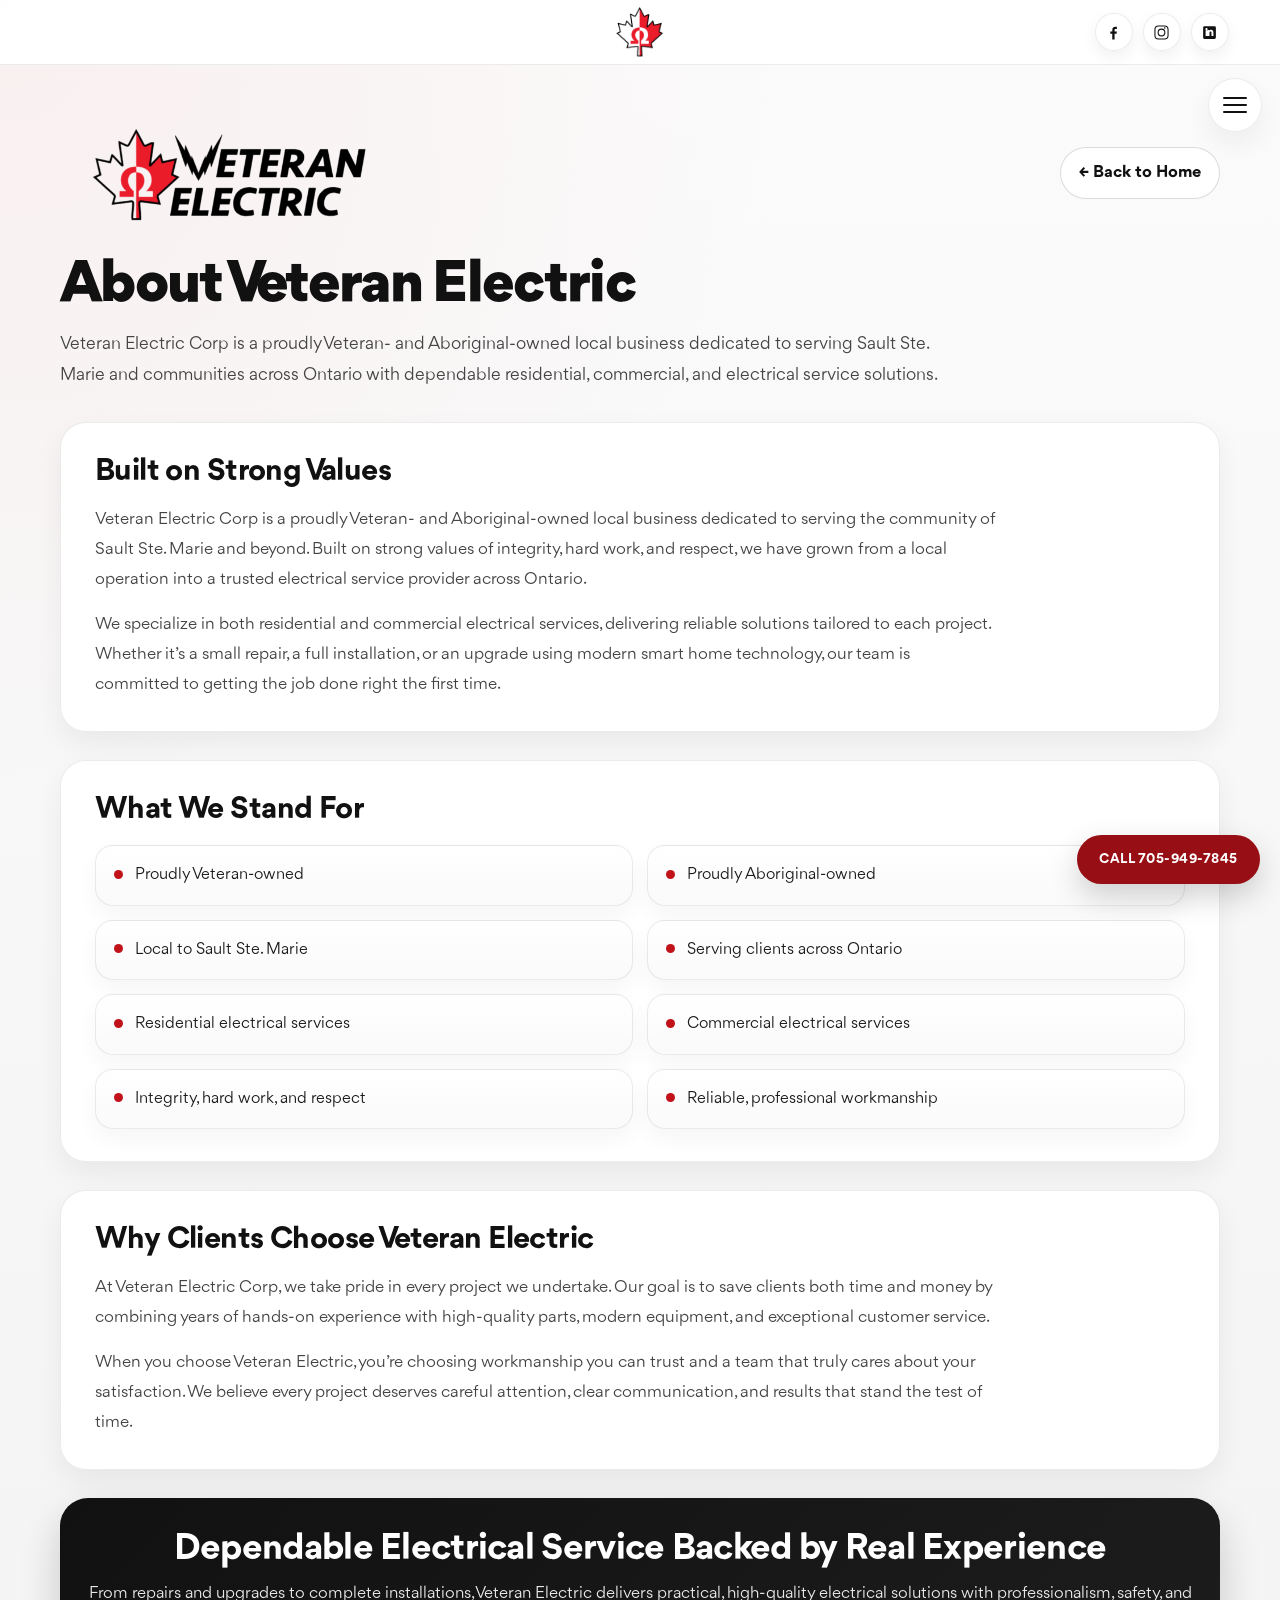
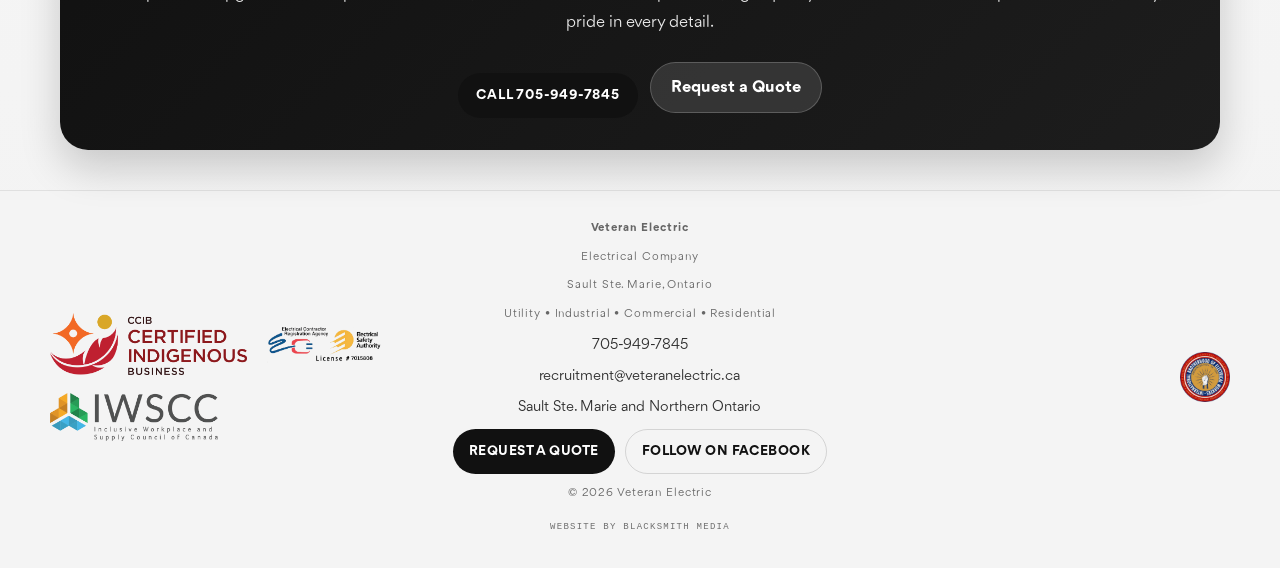
==== commit 6e5091f0: "Improve site trust signals and quote flow" ====
--- a/about/index.html
+++ b/about/index.html
@@ -21,7 +21,8 @@
   <meta property="og:image" content="https://veteranelectric.ca/veteranlogo.png" />
   <link rel="stylesheet" href="../styles.css?v=20260420" />
   <link rel="icon" type="image/png" href="../favicon.png" />
-  <link rel="apple-touch-icon" href="../favicon.png" />
+  <link rel="apple-touch-icon" href="../apple-touch-icon.png" />
+  <link rel="manifest" href="../site.webmanifest" />
 </head>
 <body class="inner-page">
   <a class="skip-link" href="#main-content">Skip to content</a>
@@ -47,6 +48,11 @@
       </a>
 
       <div class="top-social">
+        <a href="https://www.facebook.com/VeteranElectricCorp" target="_blank" rel="noopener" aria-label="Facebook">
+          <svg viewBox="0 0 24 24" aria-hidden="true">
+            <path d="M13.5 22v-8.2h2.8l.42-3.2H13.5V8.56c0-.93.26-1.56 1.6-1.56h1.7V4.13c-.29-.04-1.28-.13-2.43-.13-2.41 0-4.06 1.47-4.06 4.18v2.42H7.5v3.2h2.76V22h3.24z"/>
+          </svg>
+        </a>
         <!-- Instagram -->
         <a href="https://www.instagram.com/veteranelectric2022" target="_blank" rel="noopener" aria-label="Instagram">
           <svg viewBox="0 0 24 24" aria-hidden="true">
@@ -84,6 +90,7 @@
       <a href="../about/">About</a>
       <a href="../careers/">Careers</a>
       <a href="../contact/">Contact</a>
+      <a class="menu-cta" href="../contact/">Request a Quote</a>
     </nav>
   </header>
 
@@ -160,6 +167,10 @@
         From repairs and upgrades to complete installations, Veteran Electric delivers practical,
         high-quality electrical solutions with professionalism, safety, and pride in every detail.
       </p>
+      <div class="quote-actions quote-actions--center">
+        <a class="hero-contact-cta__button" href="tel:+17059497845">Call 705-949-7845</a>
+        <a class="quote-link-secondary quote-link-secondary--light" href="../contact/">Request a Quote</a>
+      </div>
     </section>
   </main>
 
@@ -189,11 +200,19 @@
 
       <div class="footer-center">
         <strong>Veteran Electric</strong>
-        Electrical Company<br>
-        Sault Ste. Marie, Ontario<br>
-        Utility • Industrial • Commercial • Residential<br>
-        © 2026 Veteran Electric
-        <br>
+        <span class="footer-meta">Electrical Company</span>
+        <span class="footer-meta">Sault Ste. Marie, Ontario</span>
+        <span class="footer-meta">Utility • Industrial • Commercial • Residential</span>
+        <div class="footer-contact-list">
+          <a href="tel:+17059497845">705-949-7845</a>
+          <a href="mailto:recruitment@veteranelectric.ca">recruitment@veteranelectric.ca</a>
+          <span>Sault Ste. Marie and Northern Ontario</span>
+        </div>
+        <div class="footer-actions">
+          <a class="footer-action" href="../contact/">Request a Quote</a>
+          <a class="footer-action footer-action--ghost" href="https://www.facebook.com/VeteranElectricCorp" target="_blank" rel="noopener">Follow on Facebook</a>
+        </div>
+        <span class="footer-meta">© 2026 Veteran Electric</span>
         <a href="https://blacksmithmedia.ca" class="footer-credit">
           WEBSITE BY BLACKSMITH MEDIA
         </a>
@@ -211,7 +230,7 @@
   </div>
 </footer>
 
-  <a class="floating-call" href="tel:17059497845">Call Now</a>
+  <a class="floating-call" href="tel:17059497845">Call 705-949-7845</a>
 
   <script src="../script.js?v=20260420"></script>
 </body>
--- a/styles.css
+++ b/styles.css
@@ -2470,7 +2470,9 @@
     padding: 13px 16px;
     font-size: 0.95rem;
   }
-}.top-social {
+}
+
+.top-social {
   position: absolute;
   right: 0;
   top: 50%;
@@ -2478,7 +2480,9 @@
   display: flex;
   align-items: center;
   gap: 10px;
-}/* =========================================
+}
+
+/* =========================================
    SEO + HERO TEXT FIX
 ========================================= */
 
@@ -2507,7 +2511,9 @@
     line-height: 1.45;
     padding: 0 14px;
   }
-}/* =========================================
+}
+
+/* =========================================
    FOOTER FINAL FIX
 ========================================= */
 
@@ -2700,7 +2706,9 @@
     height: 32px !important;
     max-width: 160px !important;
   }
-}/* =========================================
+}
+
+/* =========================================
    JOBBER LINK BUTTON (NO EMBED)
 ========================================= */
 
@@ -2731,3 +2739,314 @@
   background: #d71920;
   transform: translateY(-2px);
 }
+
+/* =========================================
+   FINAL UI POLISH
+========================================= */
+
+:root {
+  --red: #c1121a;
+  --red-dark: #970f15;
+}
+
+a:focus-visible,
+button:focus-visible,
+input:focus-visible,
+select:focus-visible,
+textarea:focus-visible {
+  outline: 3px solid rgba(193, 18, 26, 0.28);
+  outline-offset: 3px;
+}
+
+.top-social {
+  min-width: 134px;
+}
+
+.menu-cta {
+  background: #111111;
+  color: #ffffff !important;
+  text-align: center;
+}
+
+.menu-cta:hover,
+.menu-cta:focus-visible {
+  background: var(--red) !important;
+  color: #ffffff !important;
+}
+
+.quote-actions {
+  display: flex;
+  flex-wrap: wrap;
+  gap: 12px;
+  align-items: center;
+  justify-content: flex-start;
+  margin-top: 20px;
+}
+
+.quote-actions--center {
+  justify-content: center;
+}
+
+.quote-link-secondary {
+  display: inline-flex;
+  align-items: center;
+  justify-content: center;
+  min-height: 48px;
+  padding: 12px 20px;
+  border-radius: 999px;
+  border: 1px solid rgba(17, 17, 17, 0.14);
+  background: rgba(255, 255, 255, 0.92);
+  color: #111111;
+  font-weight: 700;
+  transition: transform 0.2s ease, border-color 0.2s ease, box-shadow 0.2s ease;
+}
+
+.quote-link-secondary:hover,
+.quote-link-secondary:focus-visible {
+  transform: translateY(-1px);
+  border-color: rgba(193, 18, 26, 0.32);
+  box-shadow: var(--shadow-soft);
+}
+
+.quote-link-secondary--light {
+  background: rgba(255, 255, 255, 0.12);
+  border-color: rgba(255, 255, 255, 0.2);
+  color: #ffffff;
+}
+
+.section-heading {
+  margin-bottom: 18px;
+}
+
+.section-heading--center {
+  text-align: center;
+}
+
+.home-proof-strip {
+  display: grid;
+  grid-template-columns: repeat(4, minmax(0, 1fr));
+  gap: 14px;
+  margin-top: 28px;
+}
+
+.proof-card {
+  display: grid;
+  gap: 10px;
+  padding: 20px 18px;
+  border-radius: 20px;
+  background: linear-gradient(180deg, #ffffff, #f8f8f8);
+  border: 1px solid var(--border);
+  box-shadow: var(--shadow-soft);
+  text-align: left;
+}
+
+.proof-card strong {
+  font-size: 1rem;
+  line-height: 1.2;
+}
+
+.proof-card span {
+  color: var(--text-soft);
+  font-size: 0.94rem;
+  line-height: 1.6;
+}
+
+.home-projects,
+.home-service-area {
+  margin-top: 28px;
+  padding: 30px;
+  border-radius: 26px;
+  background: rgba(255, 255, 255, 0.95);
+  border: 1px solid var(--border);
+  box-shadow: var(--shadow-soft);
+}
+
+.home-service-area p {
+  max-width: 860px;
+  margin: 0 auto;
+  color: var(--text-soft);
+  font-size: 1rem;
+  line-height: 1.8;
+}
+
+.project-gallery {
+  display: grid;
+  gap: 18px;
+}
+
+.project-gallery--three {
+  grid-template-columns: repeat(3, minmax(0, 1fr));
+}
+
+.project-gallery-shell > figure,
+.utility-gallery > figure {
+  margin: 0;
+}
+
+.project-card {
+  overflow: hidden;
+  border-radius: 22px;
+  border: 1px solid var(--border);
+  background: #ffffff;
+  box-shadow: var(--shadow-soft);
+}
+
+.project-card img {
+  width: 100%;
+  height: 320px;
+  object-fit: cover;
+  border-bottom: 1px solid var(--border);
+}
+
+.project-card--tall img {
+  height: 100%;
+  min-height: 420px;
+}
+
+.project-card figcaption {
+  padding: 15px 16px 16px;
+  color: var(--text-soft);
+  font-size: 0.94rem;
+  line-height: 1.6;
+}
+
+.utility-gallery > figure:nth-child(2) {
+  margin-top: 28px;
+}
+
+.utility-gallery > figure:nth-child(3) {
+  margin-top: 10px;
+}
+
+.utility-gallery--hero > figure:nth-child(2) {
+  margin-top: 0;
+}
+
+.utility-gallery--hero .project-card img {
+  height: 360px;
+}
+
+.utility-split__image .project-card {
+  height: 100%;
+}
+
+.quote-strip {
+  text-align: center;
+}
+
+.footer-center {
+  display: grid;
+  gap: 10px;
+}
+
+.footer-meta {
+  display: block;
+}
+
+.footer-contact-list {
+  display: grid;
+  gap: 7px;
+  justify-items: center;
+  font-size: 0.88rem;
+  letter-spacing: 0;
+  color: #2e2e2e;
+}
+
+.footer-contact-list a {
+  color: inherit;
+}
+
+.footer-contact-list a:hover,
+.footer-contact-list a:focus-visible {
+  color: var(--red);
+}
+
+.footer-actions {
+  display: flex;
+  flex-wrap: wrap;
+  gap: 10px;
+  justify-content: center;
+}
+
+.footer-action {
+  display: inline-flex;
+  align-items: center;
+  justify-content: center;
+  min-height: 42px;
+  padding: 10px 16px;
+  border-radius: 999px;
+  background: #111111;
+  color: #ffffff;
+  font-size: 0.82rem;
+  font-weight: 700;
+  letter-spacing: 0.04em;
+  text-transform: uppercase;
+}
+
+.footer-action--ghost {
+  background: transparent;
+  color: #111111;
+  border: 1px solid rgba(17, 17, 17, 0.14);
+}
+
+.footer-action:hover,
+.footer-action:focus-visible {
+  background: var(--red);
+  color: #ffffff;
+}
+
+.footer-action--ghost:hover,
+.footer-action--ghost:focus-visible {
+  border-color: var(--red);
+}
+
+.floating-call {
+  background: var(--red-dark);
+}
+
+@media (max-width: 1100px) {
+  .home-proof-strip {
+    grid-template-columns: repeat(2, minmax(0, 1fr));
+  }
+
+  .project-gallery--three {
+    grid-template-columns: 1fr;
+  }
+}
+
+@media (max-width: 768px) {
+  .hero-inner,
+  .home-projects,
+  .home-service-area {
+    padding: 24px 20px;
+  }
+
+  .home-proof-strip {
+    grid-template-columns: 1fr;
+  }
+
+  .quote-actions,
+  .footer-actions {
+    flex-direction: column;
+  }
+
+  .quote-actions a,
+  .footer-action,
+  .quote-link-secondary {
+    width: 100%;
+  }
+
+  .top-social {
+    min-width: 126px;
+  }
+
+  .top-social a {
+    width: 36px;
+    height: 36px;
+  }
+
+  .project-card img,
+  .utility-gallery--hero .project-card img {
+    height: 250px;
+  }
+}
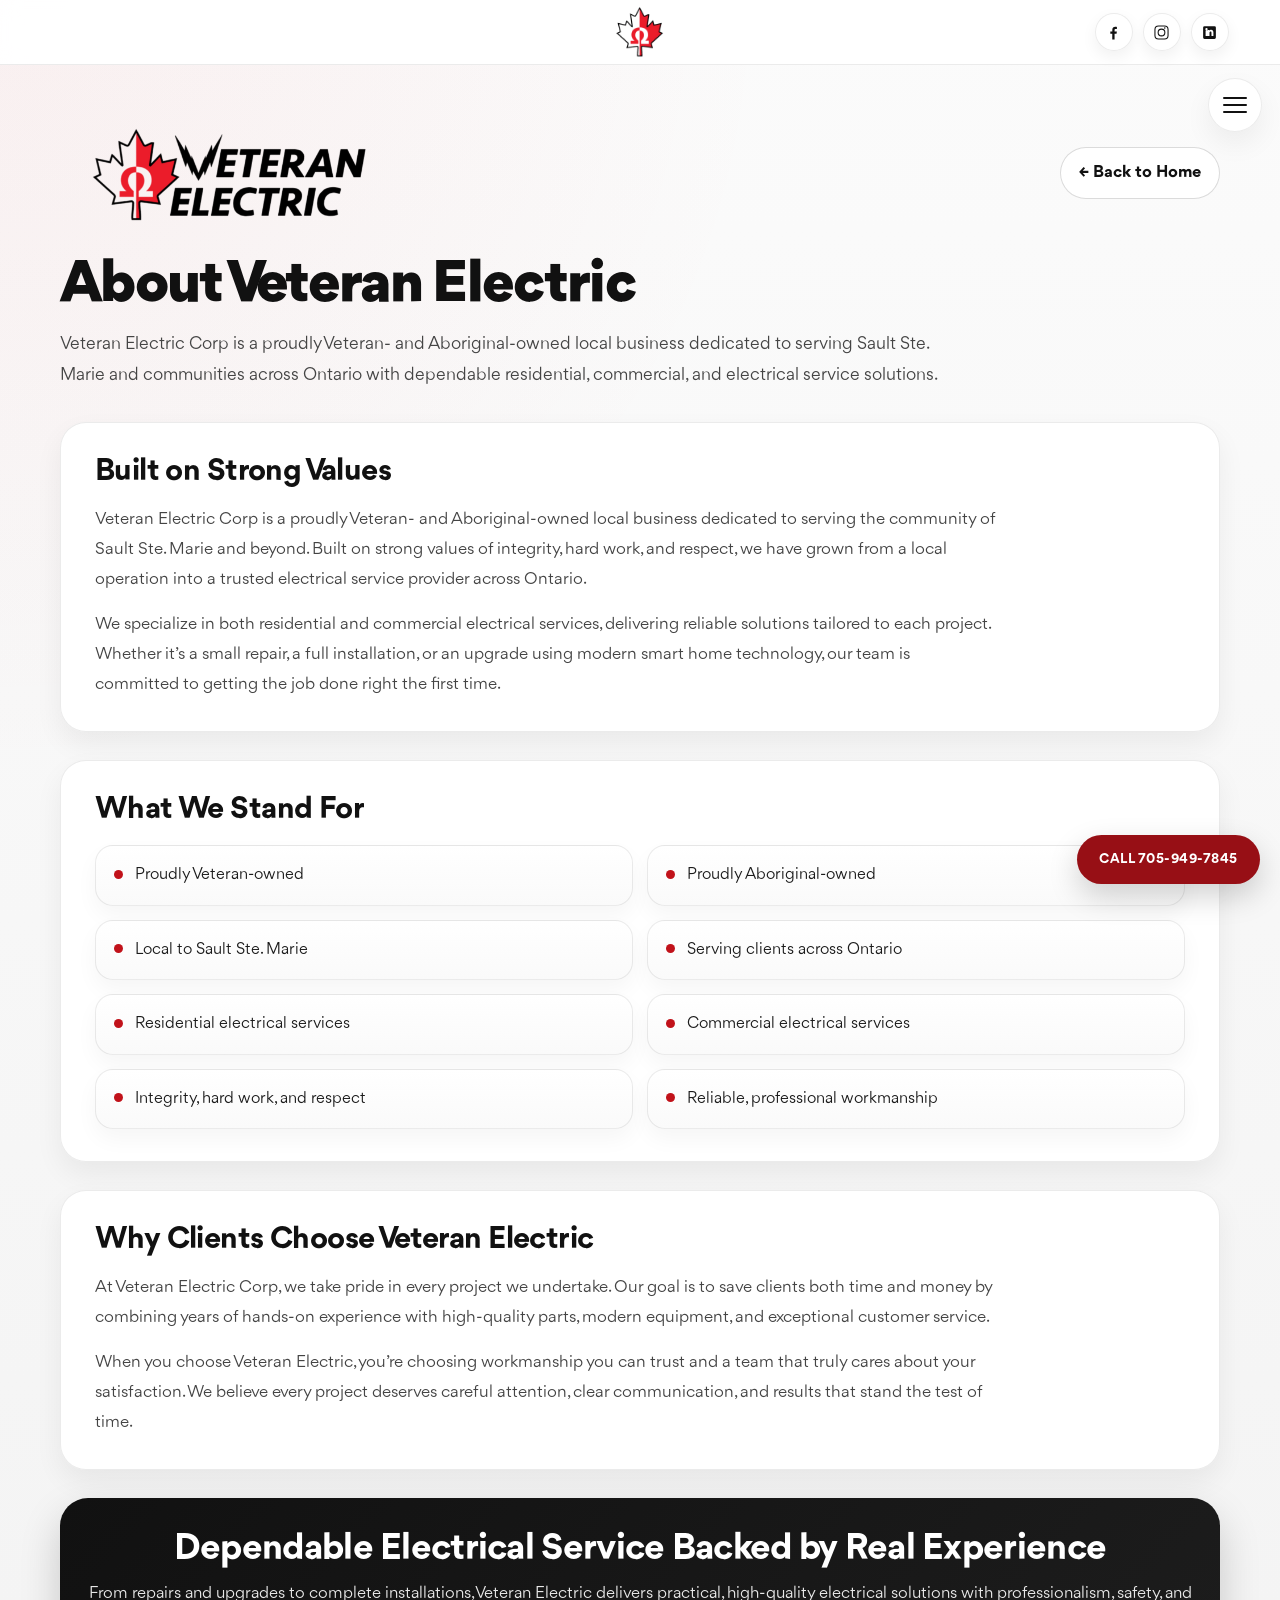
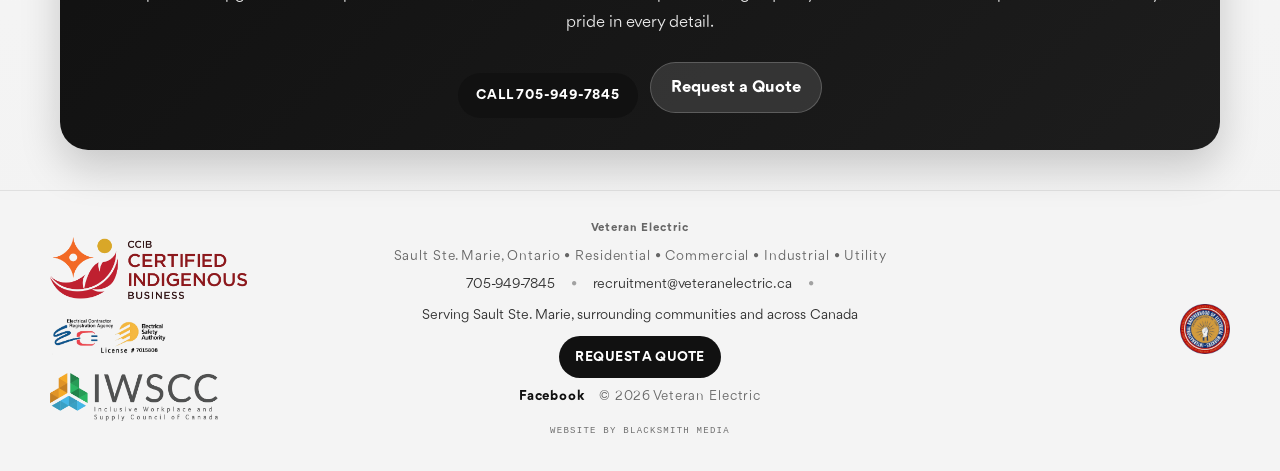
==== commit 631f8028: "Refine footer and service area copy" ====
--- a/about/index.html
+++ b/about/index.html
@@ -200,19 +200,19 @@
 
       <div class="footer-center">
         <strong>Veteran Electric</strong>
-        <span class="footer-meta">Electrical Company</span>
-        <span class="footer-meta">Sault Ste. Marie, Ontario</span>
-        <span class="footer-meta">Utility • Industrial • Commercial • Residential</span>
+        <span class="footer-meta">Sault Ste. Marie, Ontario • Residential • Commercial • Industrial • Utility</span>
         <div class="footer-contact-list">
           <a href="tel:+17059497845">705-949-7845</a>
           <a href="mailto:recruitment@veteranelectric.ca">recruitment@veteranelectric.ca</a>
-          <span>Sault Ste. Marie and Northern Ontario</span>
+          <span>Serving Sault Ste. Marie, surrounding communities and across Canada</span>
         </div>
         <div class="footer-actions">
           <a class="footer-action" href="../contact/">Request a Quote</a>
-          <a class="footer-action footer-action--ghost" href="https://www.facebook.com/VeteranElectricCorp" target="_blank" rel="noopener">Follow on Facebook</a>
         </div>
-        <span class="footer-meta">© 2026 Veteran Electric</span>
+        <div class="footer-links">
+          <a href="https://www.facebook.com/VeteranElectricCorp" target="_blank" rel="noopener">Facebook</a>
+          <span>© 2026 Veteran Electric</span>
+        </div>
         <a href="https://blacksmithmedia.ca" class="footer-credit">
           WEBSITE BY BLACKSMITH MEDIA
         </a>
--- a/styles.css
+++ b/styles.css
@@ -2936,20 +2936,36 @@
 
 .footer-center {
   display: grid;
-  gap: 10px;
+  gap: 8px;
 }
 
 .footer-meta {
   display: block;
+  color: #666666;
+  font-size: 0.82rem;
+  line-height: 1.55;
 }
 
 .footer-contact-list {
-  display: grid;
-  gap: 7px;
+  display: flex;
+  flex-wrap: wrap;
+  gap: 8px 16px;
+  justify-content: center;
   justify-items: center;
-  font-size: 0.88rem;
+  font-size: 0.84rem;
   letter-spacing: 0;
   color: #2e2e2e;
+}
+
+.footer-contact-list > *::after {
+  content: "•";
+  margin-left: 16px;
+  color: #a1a1a1;
+}
+
+.footer-contact-list > *:last-child::after {
+  content: none;
+  margin-left: 0;
 }
 
 .footer-contact-list a {
@@ -2983,21 +2999,29 @@
   text-transform: uppercase;
 }
 
-.footer-action--ghost {
-  background: transparent;
-  color: #111111;
-  border: 1px solid rgba(17, 17, 17, 0.14);
-}
-
 .footer-action:hover,
 .footer-action:focus-visible {
   background: var(--red);
   color: #ffffff;
 }
 
-.footer-action--ghost:hover,
-.footer-action--ghost:focus-visible {
-  border-color: var(--red);
+.footer-links {
+  display: flex;
+  flex-wrap: wrap;
+  justify-content: center;
+  gap: 8px 14px;
+  color: #666666;
+  font-size: 0.8rem;
+}
+
+.footer-links a {
+  color: #111111;
+  font-weight: 600;
+}
+
+.footer-links a:hover,
+.footer-links a:focus-visible {
+  color: var(--red);
 }
 
 .floating-call {
@@ -3045,6 +3069,16 @@
     height: 36px;
   }
 
+  .footer-contact-list {
+    display: grid;
+    gap: 6px;
+  }
+
+  .footer-contact-list > *::after {
+    content: none;
+    margin-left: 0;
+  }
+
   .project-card img,
   .utility-gallery--hero .project-card img {
     height: 250px;
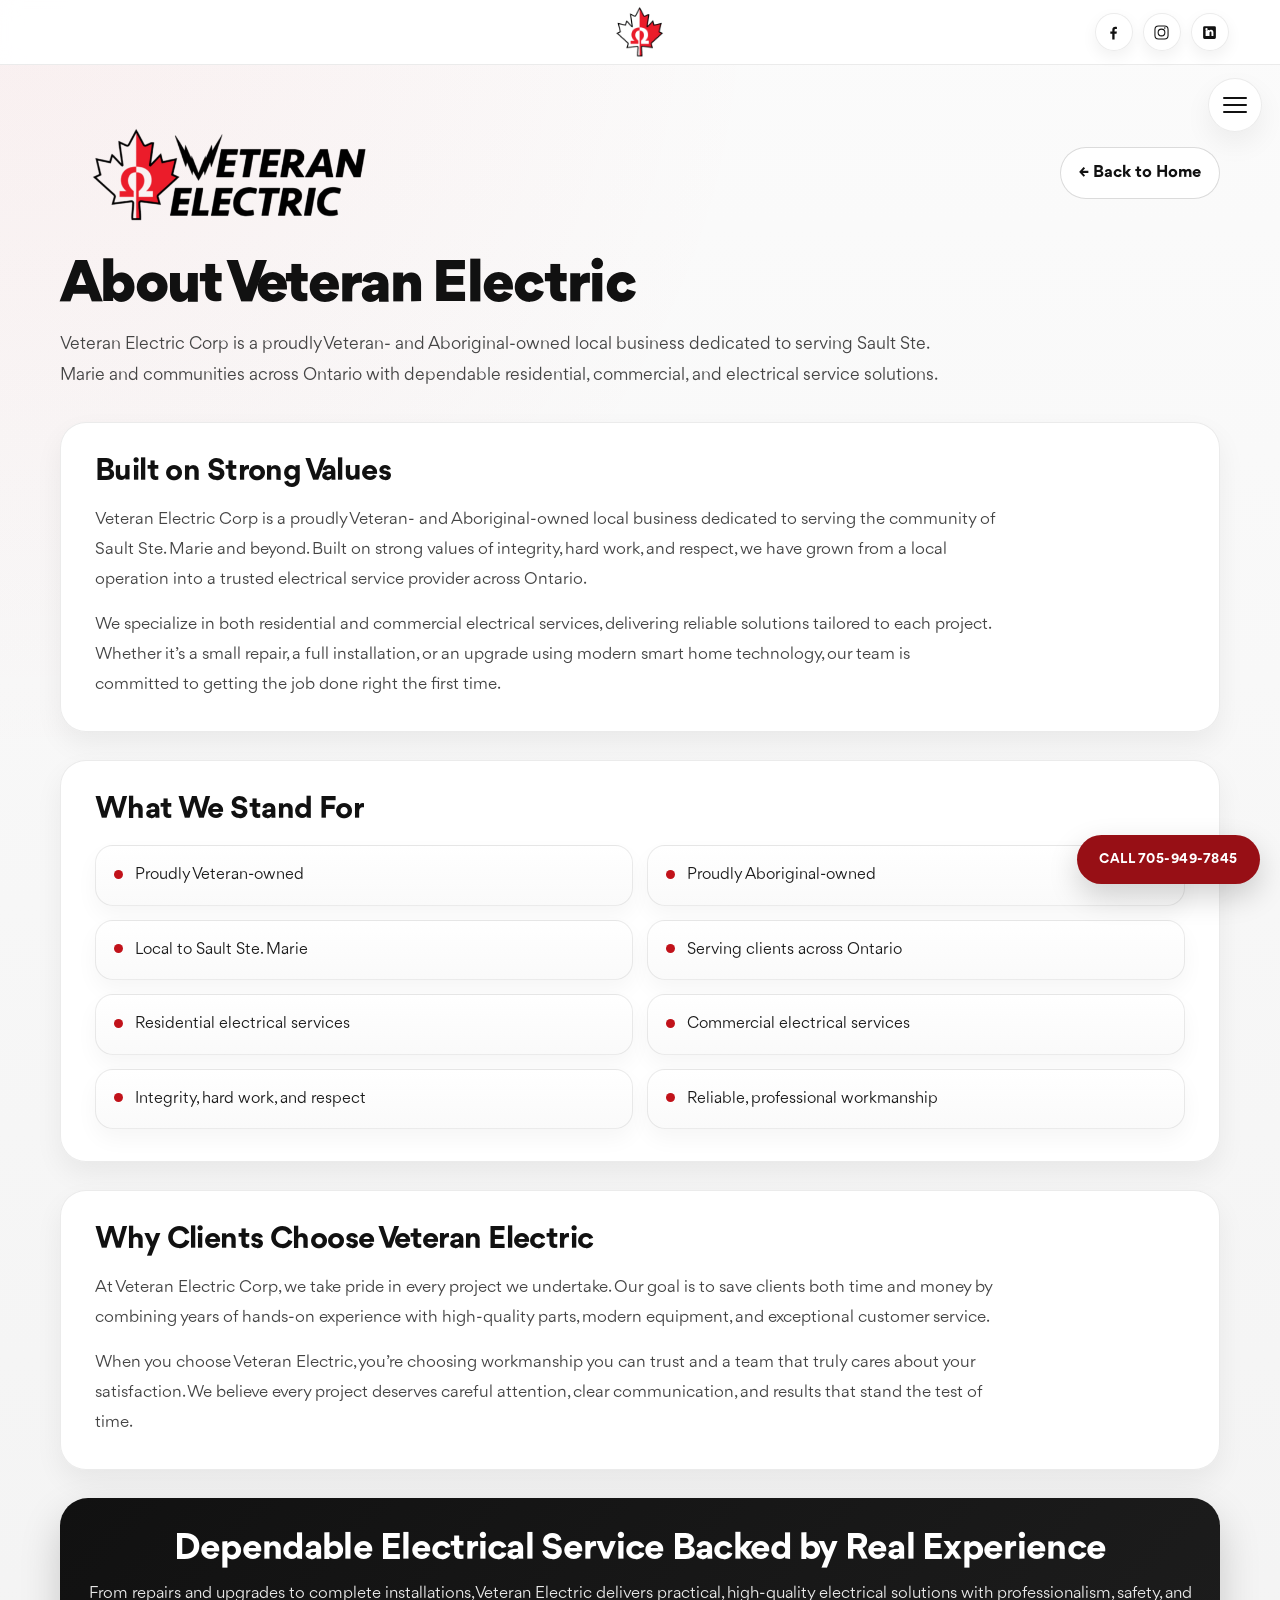
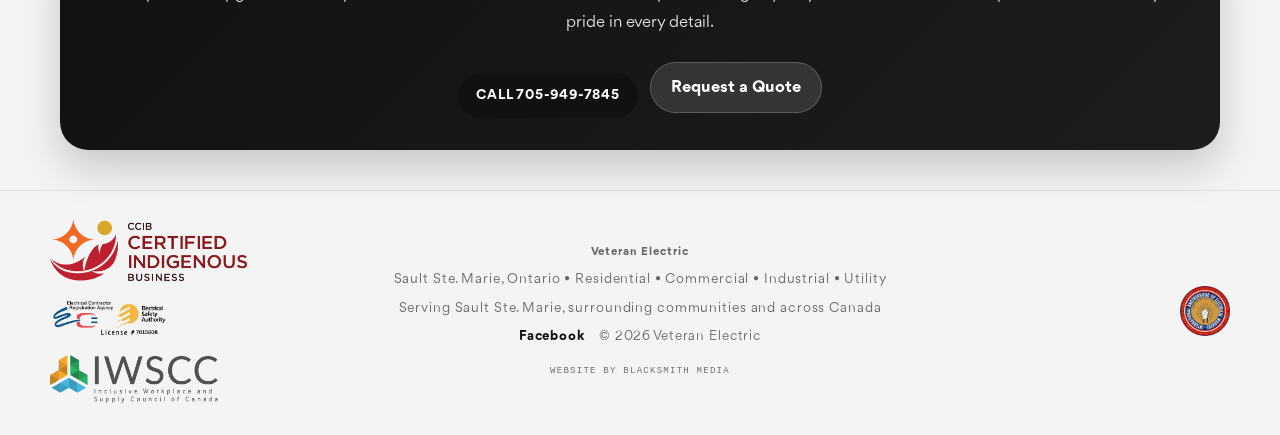
==== commit cf64ab3b: "Simplify footer contact section" ====
--- a/about/index.html
+++ b/about/index.html
@@ -201,14 +201,7 @@
       <div class="footer-center">
         <strong>Veteran Electric</strong>
         <span class="footer-meta">Sault Ste. Marie, Ontario • Residential • Commercial • Industrial • Utility</span>
-        <div class="footer-contact-list">
-          <a href="tel:+17059497845">705-949-7845</a>
-          <a href="mailto:recruitment@veteranelectric.ca">recruitment@veteranelectric.ca</a>
-          <span>Serving Sault Ste. Marie, surrounding communities and across Canada</span>
-        </div>
-        <div class="footer-actions">
-          <a class="footer-action" href="../contact/">Request a Quote</a>
-        </div>
+        <span class="footer-meta">Serving Sault Ste. Marie, surrounding communities and across Canada</span>
         <div class="footer-links">
           <a href="https://www.facebook.com/VeteranElectricCorp" target="_blank" rel="noopener">Facebook</a>
           <span>© 2026 Veteran Electric</span>
--- a/styles.css
+++ b/styles.css
@@ -2946,65 +2946,6 @@
   line-height: 1.55;
 }
 
-.footer-contact-list {
-  display: flex;
-  flex-wrap: wrap;
-  gap: 8px 16px;
-  justify-content: center;
-  justify-items: center;
-  font-size: 0.84rem;
-  letter-spacing: 0;
-  color: #2e2e2e;
-}
-
-.footer-contact-list > *::after {
-  content: "•";
-  margin-left: 16px;
-  color: #a1a1a1;
-}
-
-.footer-contact-list > *:last-child::after {
-  content: none;
-  margin-left: 0;
-}
-
-.footer-contact-list a {
-  color: inherit;
-}
-
-.footer-contact-list a:hover,
-.footer-contact-list a:focus-visible {
-  color: var(--red);
-}
-
-.footer-actions {
-  display: flex;
-  flex-wrap: wrap;
-  gap: 10px;
-  justify-content: center;
-}
-
-.footer-action {
-  display: inline-flex;
-  align-items: center;
-  justify-content: center;
-  min-height: 42px;
-  padding: 10px 16px;
-  border-radius: 999px;
-  background: #111111;
-  color: #ffffff;
-  font-size: 0.82rem;
-  font-weight: 700;
-  letter-spacing: 0.04em;
-  text-transform: uppercase;
-}
-
-.footer-action:hover,
-.footer-action:focus-visible {
-  background: var(--red);
-  color: #ffffff;
-}
-
 .footer-links {
   display: flex;
   flex-wrap: wrap;
@@ -3049,13 +2990,11 @@
     grid-template-columns: 1fr;
   }
 
-  .quote-actions,
-  .footer-actions {
+  .quote-actions {
     flex-direction: column;
   }
 
   .quote-actions a,
-  .footer-action,
   .quote-link-secondary {
     width: 100%;
   }
@@ -3069,16 +3008,6 @@
     height: 36px;
   }
 
-  .footer-contact-list {
-    display: grid;
-    gap: 6px;
-  }
-
-  .footer-contact-list > *::after {
-    content: none;
-    margin-left: 0;
-  }
-
   .project-card img,
   .utility-gallery--hero .project-card img {
     height: 250px;
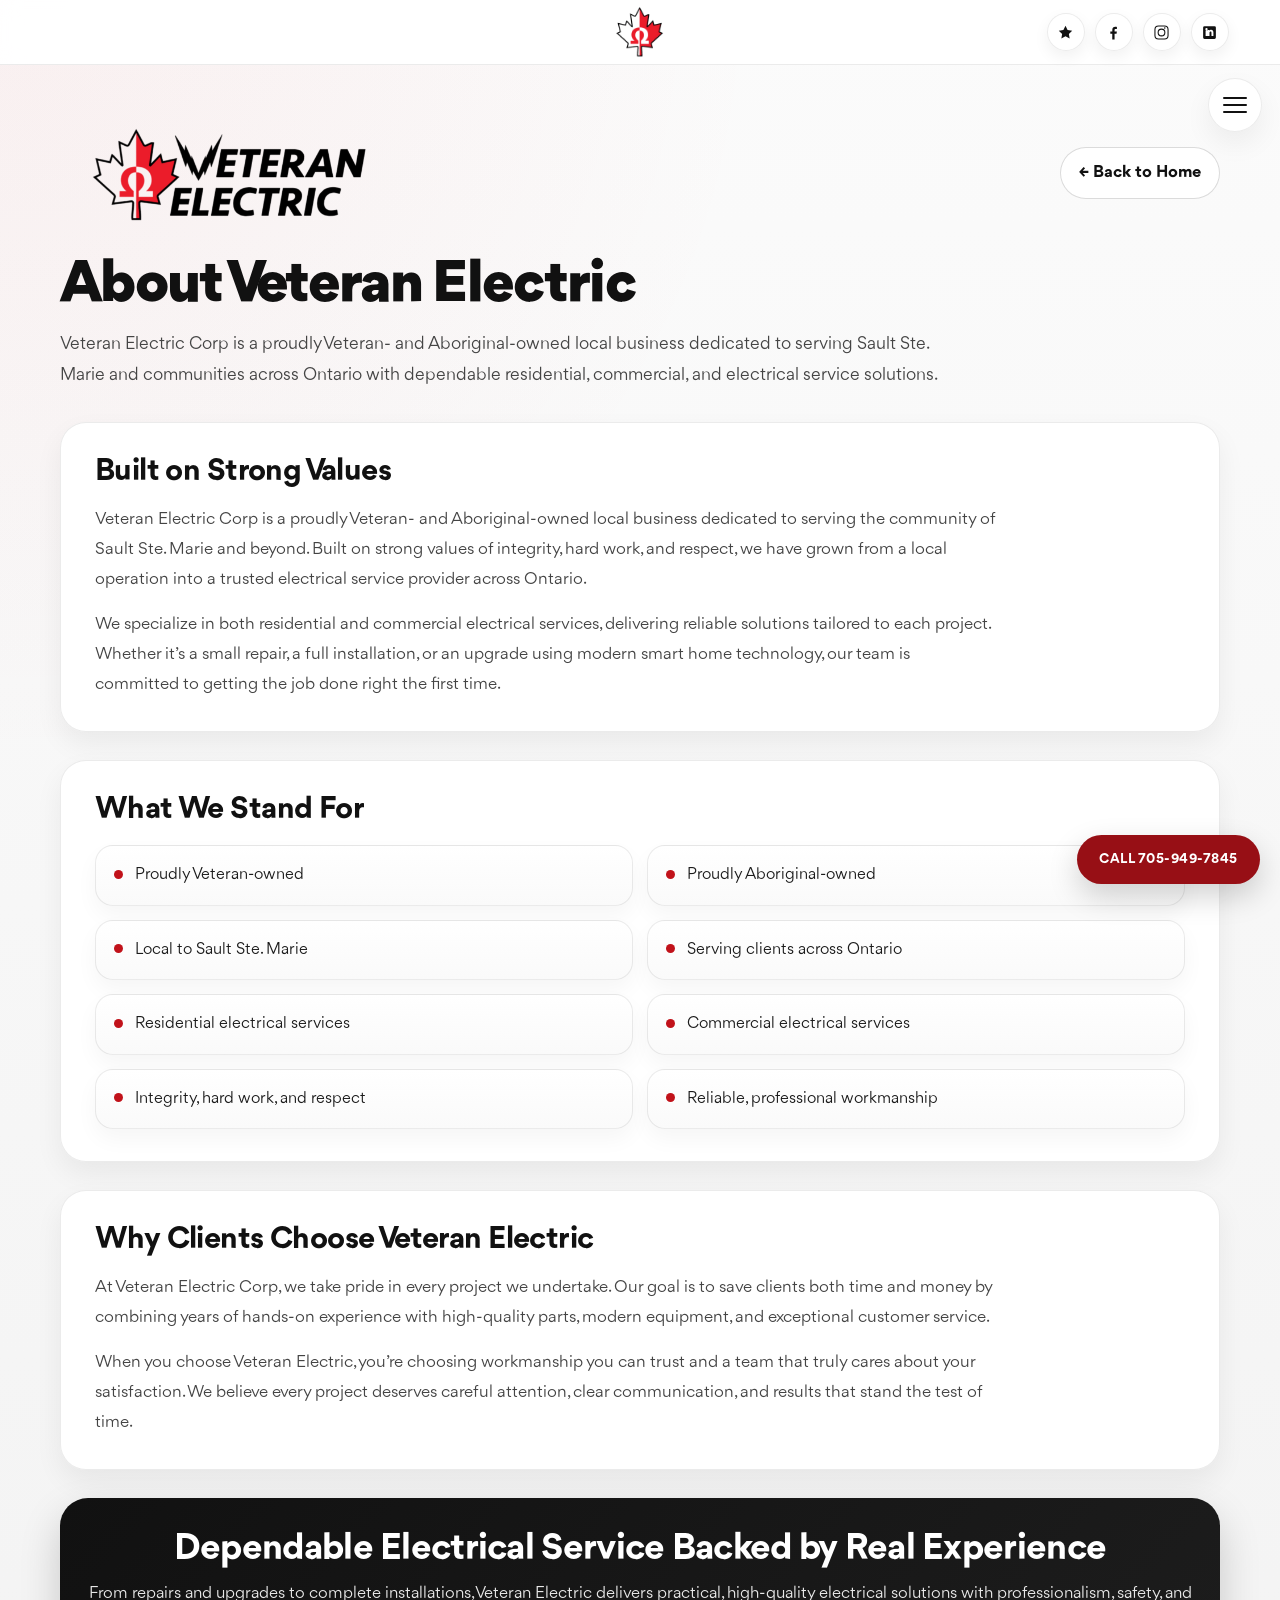
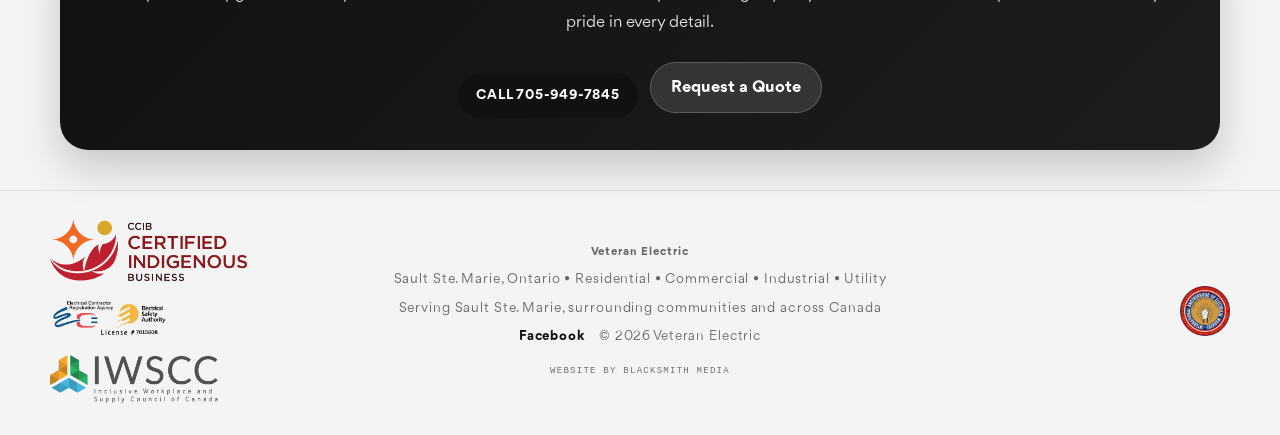
==== commit d2f4d5ce: "Add Google review links and home review section" ====
--- a/about/index.html
+++ b/about/index.html
@@ -19,7 +19,7 @@
   <meta property="og:type" content="website" />
   <meta property="og:url" content="https://veteranelectric.ca/about/" />
   <meta property="og:image" content="https://veteranelectric.ca/veteranlogo.png" />
-  <link rel="stylesheet" href="../styles.css?v=20260420" />
+  <link rel="stylesheet" href="../styles.css?v=20260420c" />
   <link rel="icon" type="image/png" href="../favicon.png" />
   <link rel="apple-touch-icon" href="../apple-touch-icon.png" />
   <link rel="manifest" href="../site.webmanifest" />
@@ -48,6 +48,11 @@
       </a>
 
       <div class="top-social">
+        <a href="https://g.page/r/Cc1NlknMTAOdEAE/review" target="_blank" rel="noopener" aria-label="Google Reviews">
+          <svg viewBox="0 0 24 24" aria-hidden="true">
+            <path d="M12 2.5l2.93 5.94 6.56.95-4.74 4.62 1.12 6.53L12 17.46 6.13 20.54l1.12-6.53L2.5 9.39l6.56-.95L12 2.5z"/>
+          </svg>
+        </a>
         <a href="https://www.facebook.com/VeteranElectricCorp" target="_blank" rel="noopener" aria-label="Facebook">
           <svg viewBox="0 0 24 24" aria-hidden="true">
             <path d="M13.5 22v-8.2h2.8l.42-3.2H13.5V8.56c0-.93.26-1.56 1.6-1.56h1.7V4.13c-.29-.04-1.28-.13-2.43-.13-2.41 0-4.06 1.47-4.06 4.18v2.42H7.5v3.2h2.76V22h3.24z"/>
@@ -225,6 +230,6 @@
 
   <a class="floating-call" href="tel:17059497845">Call 705-949-7845</a>
 
-  <script src="../script.js?v=20260420"></script>
+  <script src="../script.js?v=20260420c"></script>
 </body>
 </html>
--- a/styles.css
+++ b/styles.css
@@ -107,7 +107,7 @@
 }
 
 body.page-leave {
-  opacity: 0;
+  opacity: 1;
 }
 
 body.landing-page,
@@ -379,7 +379,7 @@
 ========================================= */
 
 body.landing-page {
-  background: url('mainbackground.jpg') center/cover no-repeat fixed;
+  background: url('mainbackground.jpg') center/cover no-repeat;
 }
 
 body.landing-page::before {
@@ -387,8 +387,6 @@
   position: fixed;
   inset: 0;
   background: rgba(0, 0, 0, 0.58);
-  backdrop-filter: blur(1px);
-  -webkit-backdrop-filter: blur(1px);
   z-index: -1;
 }
 
@@ -2759,7 +2757,7 @@
 }
 
 .top-social {
-  min-width: 134px;
+  min-width: 178px;
 }
 
 .menu-cta {
@@ -2852,7 +2850,8 @@
 }
 
 .home-projects,
-.home-service-area {
+.home-service-area,
+.home-reviews {
   margin-top: 28px;
   padding: 30px;
   border-radius: 26px;
@@ -2863,6 +2862,18 @@
 
 .home-service-area p {
   max-width: 860px;
+  margin: 0 auto;
+  color: var(--text-soft);
+  font-size: 1rem;
+  line-height: 1.8;
+}
+
+.home-reviews {
+  text-align: center;
+}
+
+.home-reviews p {
+  max-width: 760px;
   margin: 0 auto;
   color: var(--text-soft);
   font-size: 1rem;
@@ -2982,7 +2993,8 @@
 @media (max-width: 768px) {
   .hero-inner,
   .home-projects,
-  .home-service-area {
+  .home-service-area,
+  .home-reviews {
     padding: 24px 20px;
   }
 
@@ -3000,7 +3012,7 @@
   }
 
   .top-social {
-    min-width: 126px;
+    min-width: 166px;
   }
 
   .top-social a {
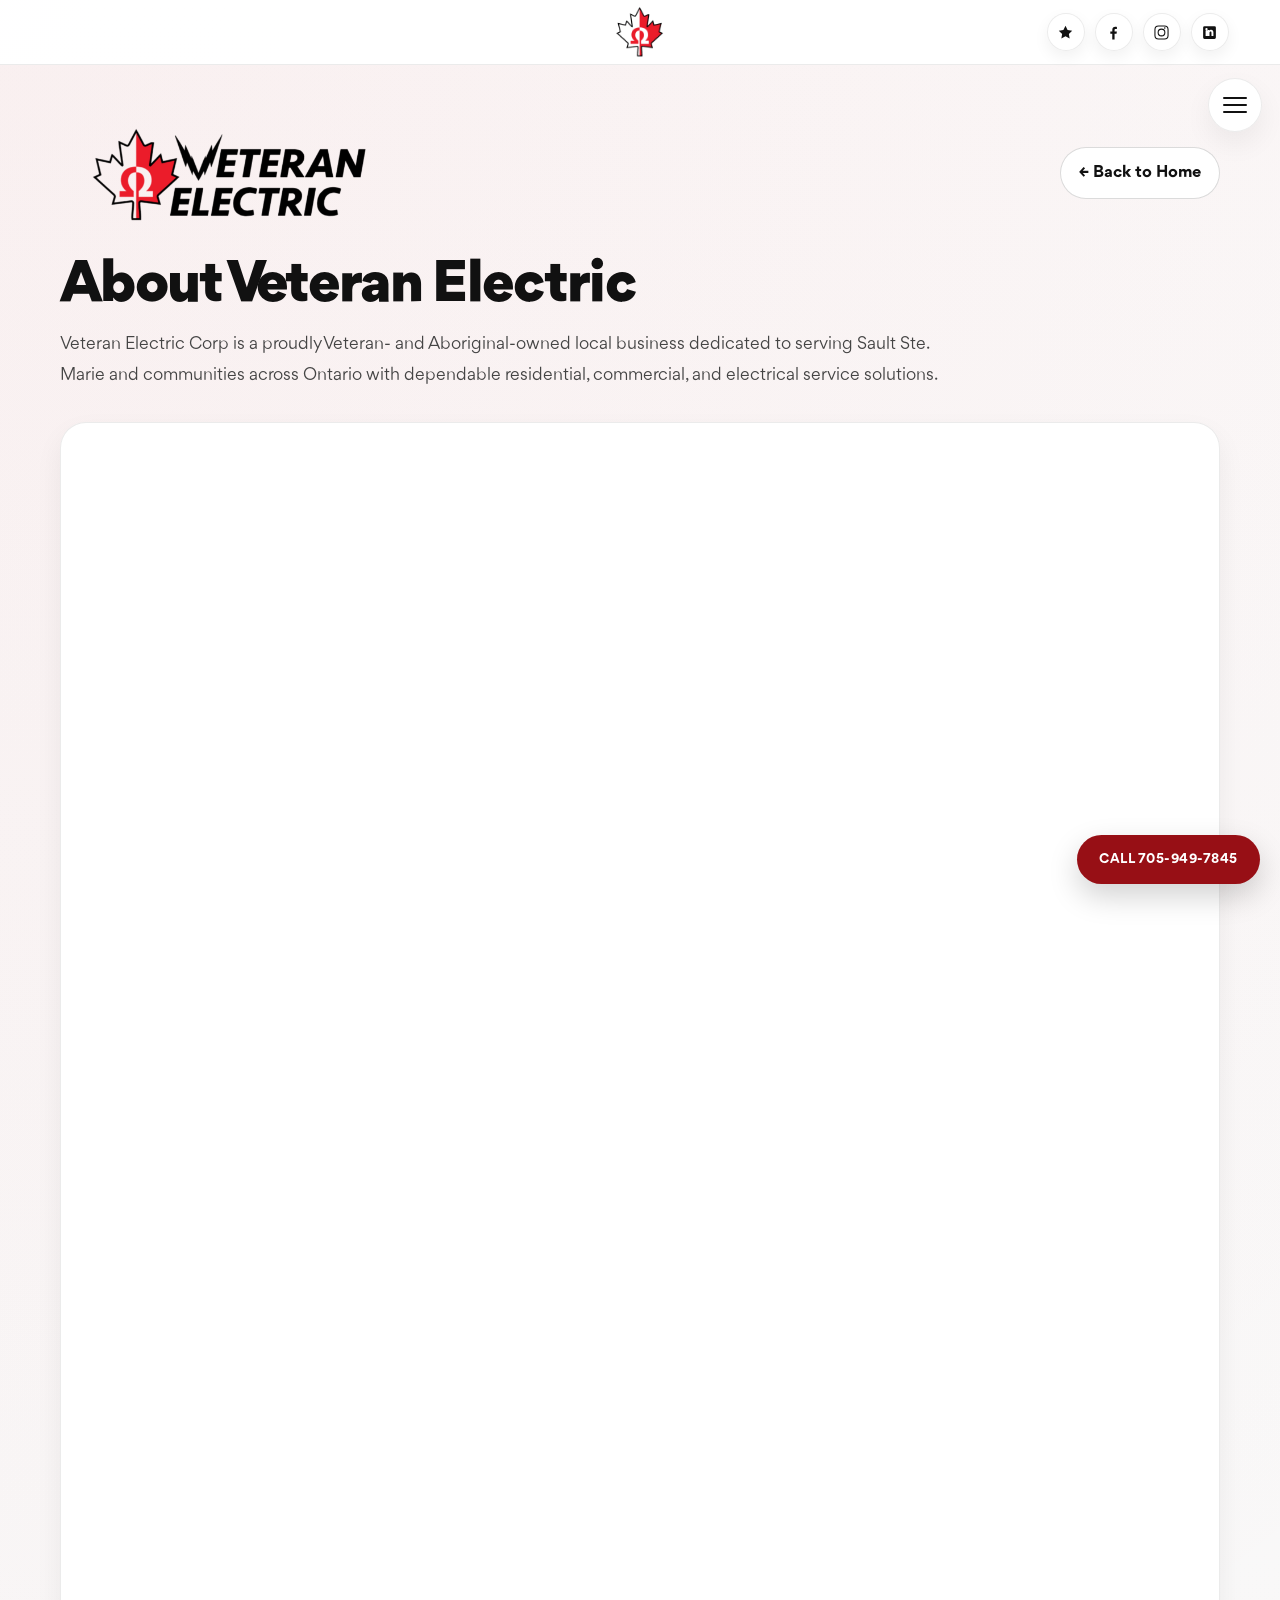
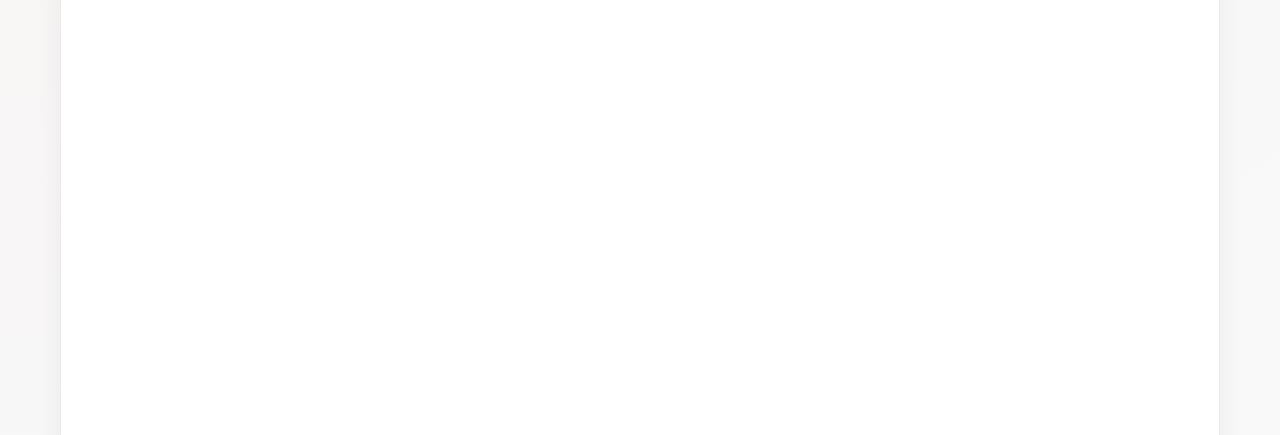
==== commit b3e65a11: "Tighten local SEO for Sault Ste. Marie searches" ====
--- a/about/index.html
+++ b/about/index.html
@@ -206,7 +206,7 @@
       <div class="footer-center">
         <strong>Veteran Electric</strong>
         <span class="footer-meta">Sault Ste. Marie, Ontario • Residential • Commercial • Industrial • Utility</span>
-        <span class="footer-meta">Serving Sault Ste. Marie, surrounding communities and across Canada</span>
+        <span class="footer-meta">Serving Sault Ste. Marie and surrounding communities</span>
         <div class="footer-links">
           <a href="https://www.facebook.com/VeteranElectricCorp" target="_blank" rel="noopener">Facebook</a>
           <span>© 2026 Veteran Electric</span>
--- a/styles.css
+++ b/styles.css
@@ -3,6 +3,7 @@
   src: url('./Gordita-Font/Gordita-Regular.otf') format('opentype');
   font-weight: 400;
   font-style: normal;
+  font-display: swap;
 }
 
 @font-face {
@@ -10,6 +11,7 @@
   src: url('./Gordita-Font/Gordita-Medium.otf') format('opentype');
   font-weight: 500;
   font-style: normal;
+  font-display: swap;
 }
 
 @font-face {
@@ -17,6 +19,7 @@
   src: url('./Gordita-Font/Gordita-Bold.otf') format('opentype');
   font-weight: 700;
   font-style: normal;
+  font-display: swap;
 }
 
 @font-face {
@@ -24,6 +27,7 @@
   src: url('./Gordita-Font/Gordita-Black.otf') format('opentype');
   font-weight: 900;
   font-style: normal;
+  font-display: swap;
 }
 
 @font-face {
@@ -31,6 +35,7 @@
   src: url('./Gordita-Font/Gordita-RegularItalic.otf') format('opentype');
   font-weight: 400;
   font-style: italic;
+  font-display: swap;
 }
 
 @font-face {
@@ -38,6 +43,7 @@
   src: url('./Gordita-Font/Gordita-MediumItalic.otf') format('opentype');
   font-weight: 500;
   font-style: italic;
+  font-display: swap;
 }
 
 @font-face {
@@ -45,6 +51,7 @@
   src: url('./Gordita-Font/Gordita-BoldItalic.otf') format('opentype');
   font-weight: 700;
   font-style: italic;
+  font-display: swap;
 }
 
 @font-face {
@@ -52,6 +59,7 @@
   src: url('./Gordita-Font/Gordita-BlackItalic.otf') format('opentype');
   font-weight: 900;
   font-style: italic;
+  font-display: swap;
 }
 
 :root {
@@ -214,8 +222,6 @@
   z-index: 1200;
   background: rgba(255, 255, 255, 0.94);
   border-bottom: 1px solid var(--border);
-  backdrop-filter: blur(10px);
-  -webkit-backdrop-filter: blur(10px);
 }
 
 .banner-inner {
@@ -315,8 +321,6 @@
   gap: 5px;
   padding: 0 14px;
   cursor: pointer;
-  backdrop-filter: blur(10px);
-  -webkit-backdrop-filter: blur(10px);
   box-shadow: var(--shadow-soft);
 }
 
@@ -724,6 +728,8 @@
   border: 1px solid var(--border);
   border-radius: 26px;
   box-shadow: var(--shadow-soft);
+  content-visibility: auto;
+  contain-intrinsic-size: 1px 700px;
 }
 
 .section-block h2,
@@ -2858,6 +2864,8 @@
   background: rgba(255, 255, 255, 0.95);
   border: 1px solid var(--border);
   box-shadow: var(--shadow-soft);
+  content-visibility: auto;
+  contain-intrinsic-size: 1px 720px;
 }
 
 .home-service-area p {
